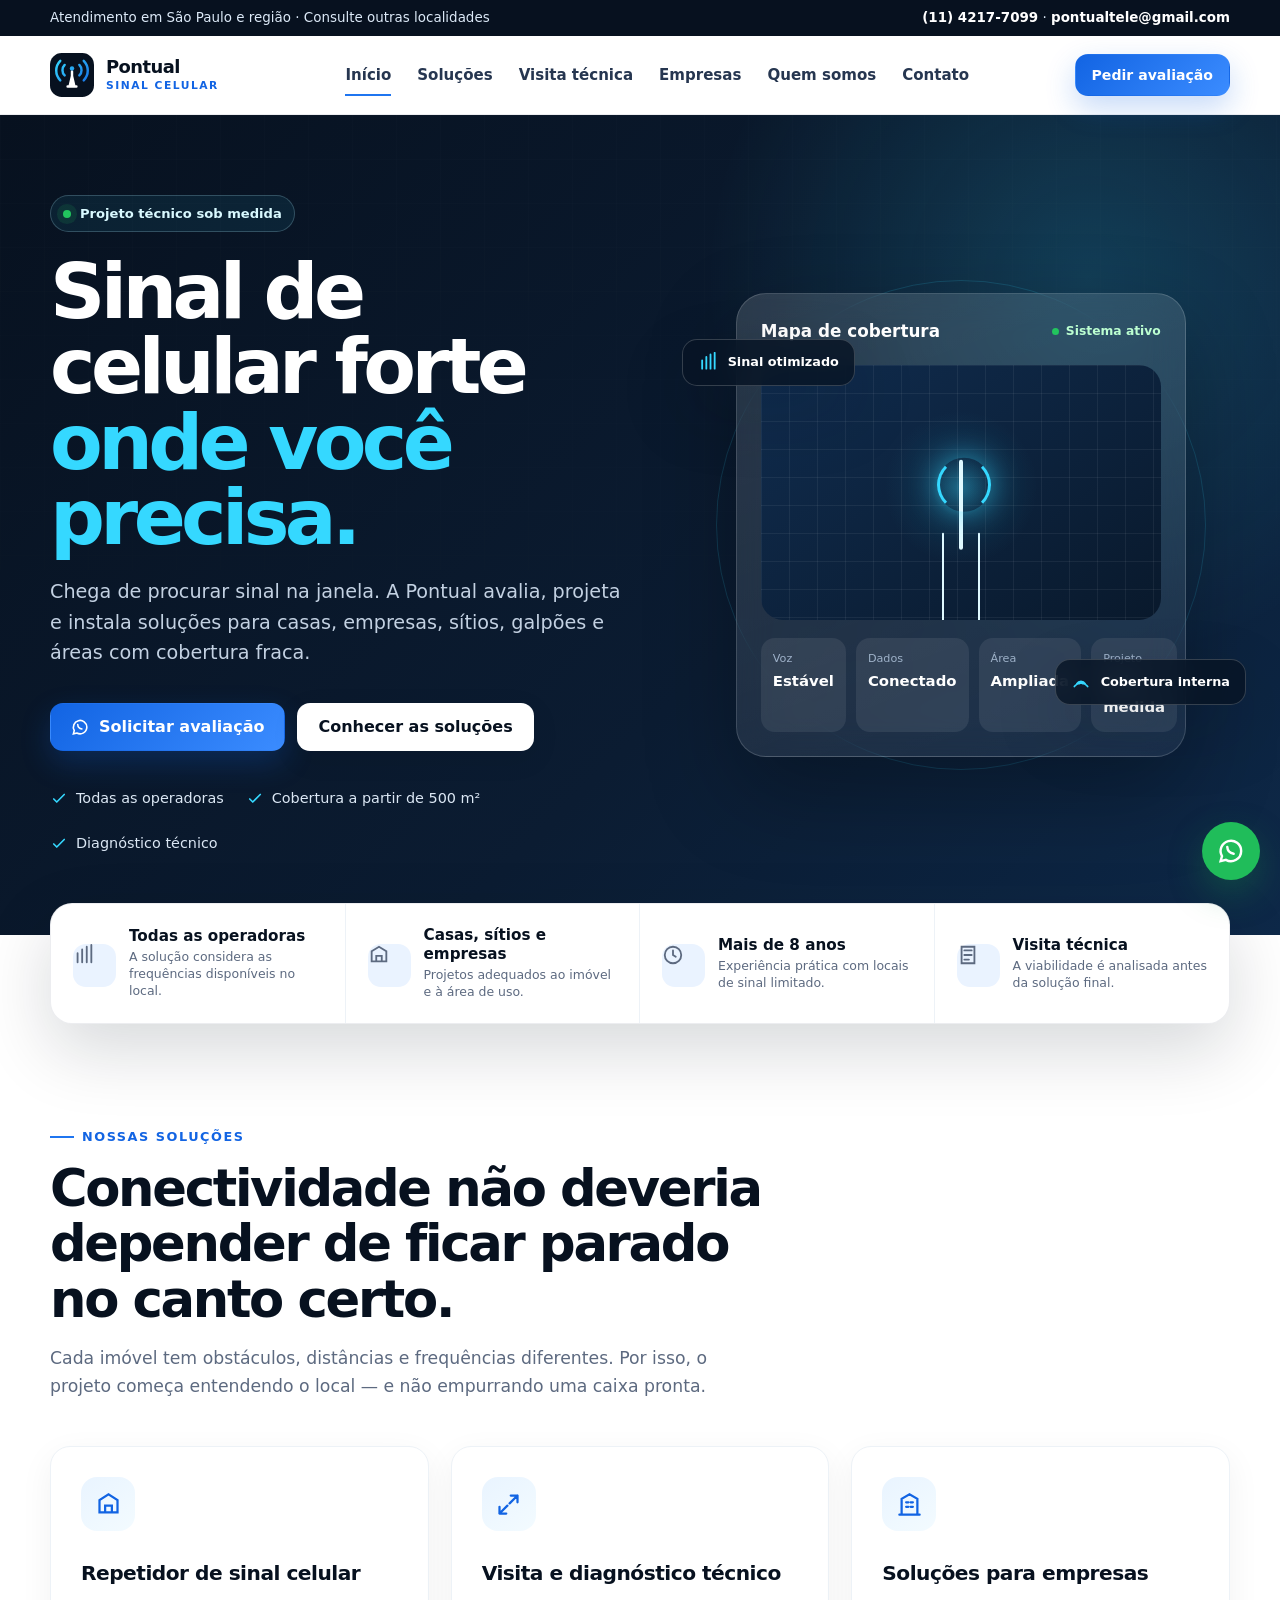
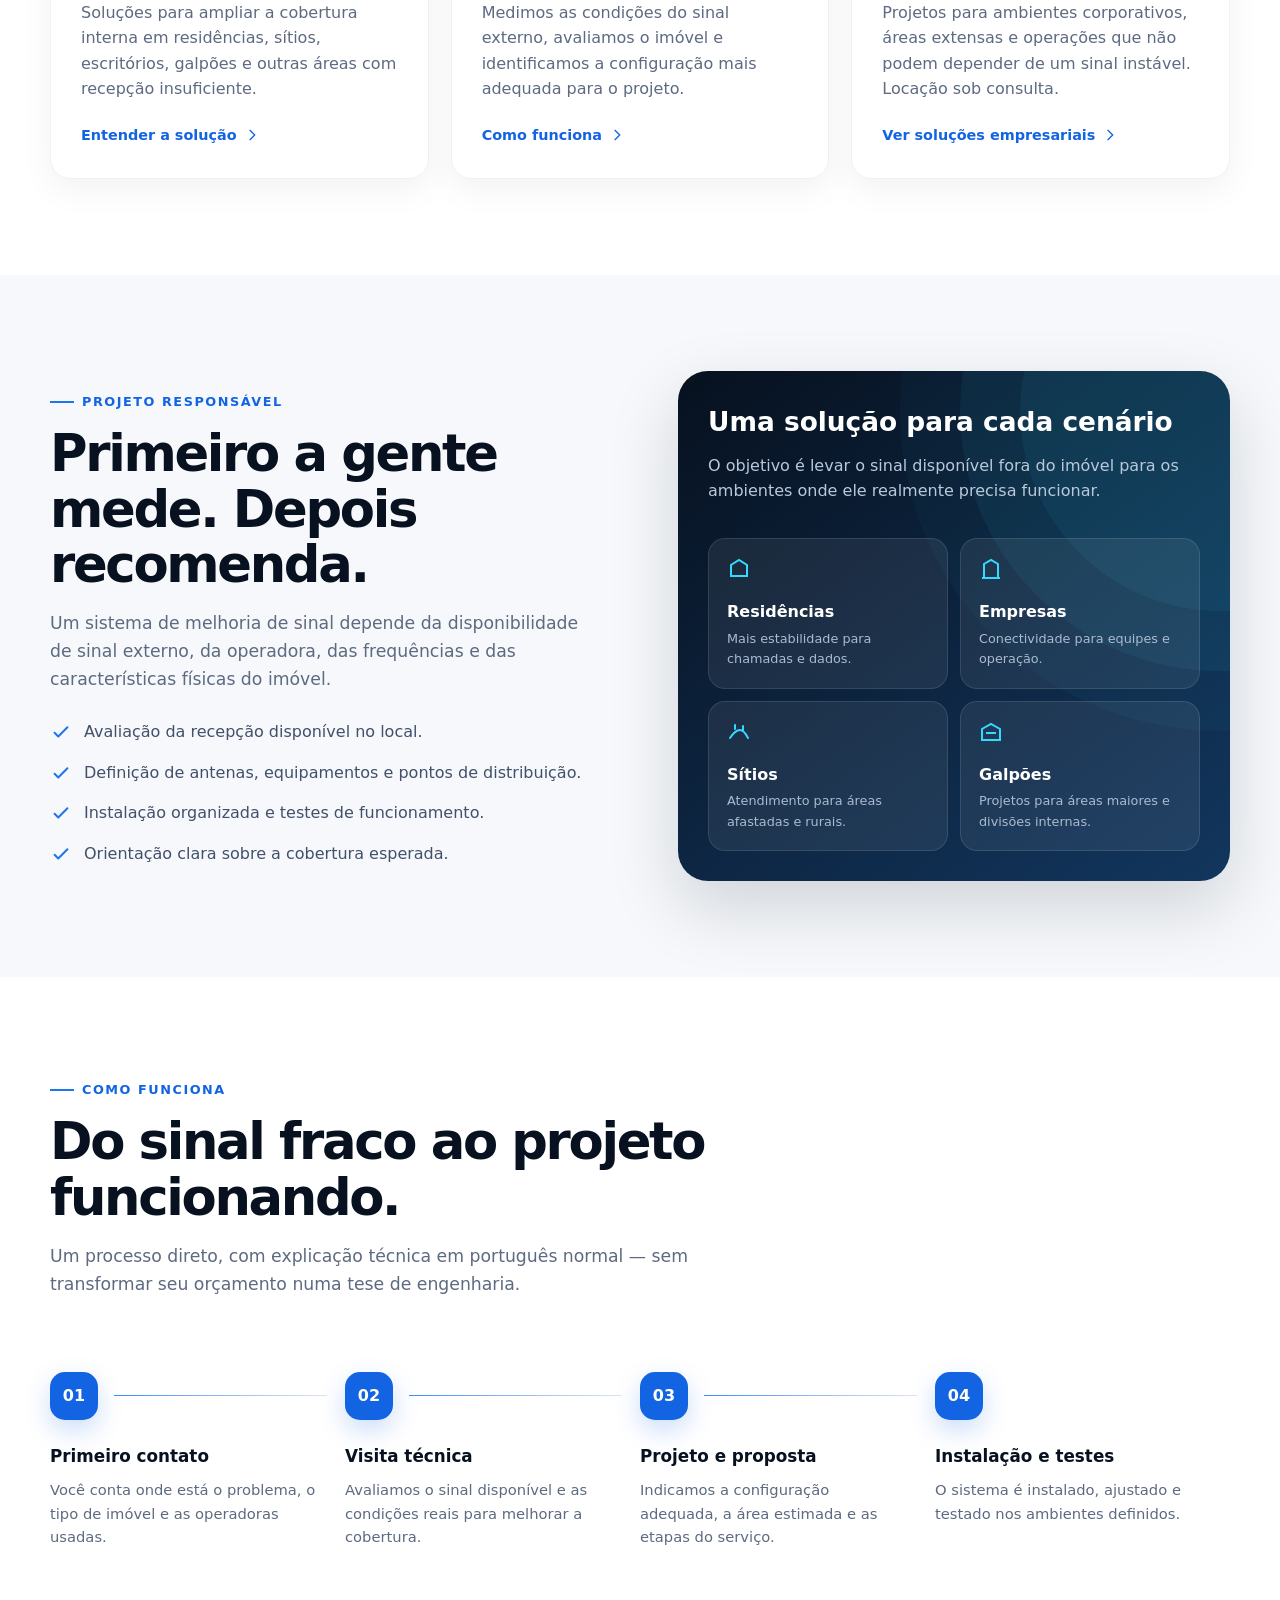
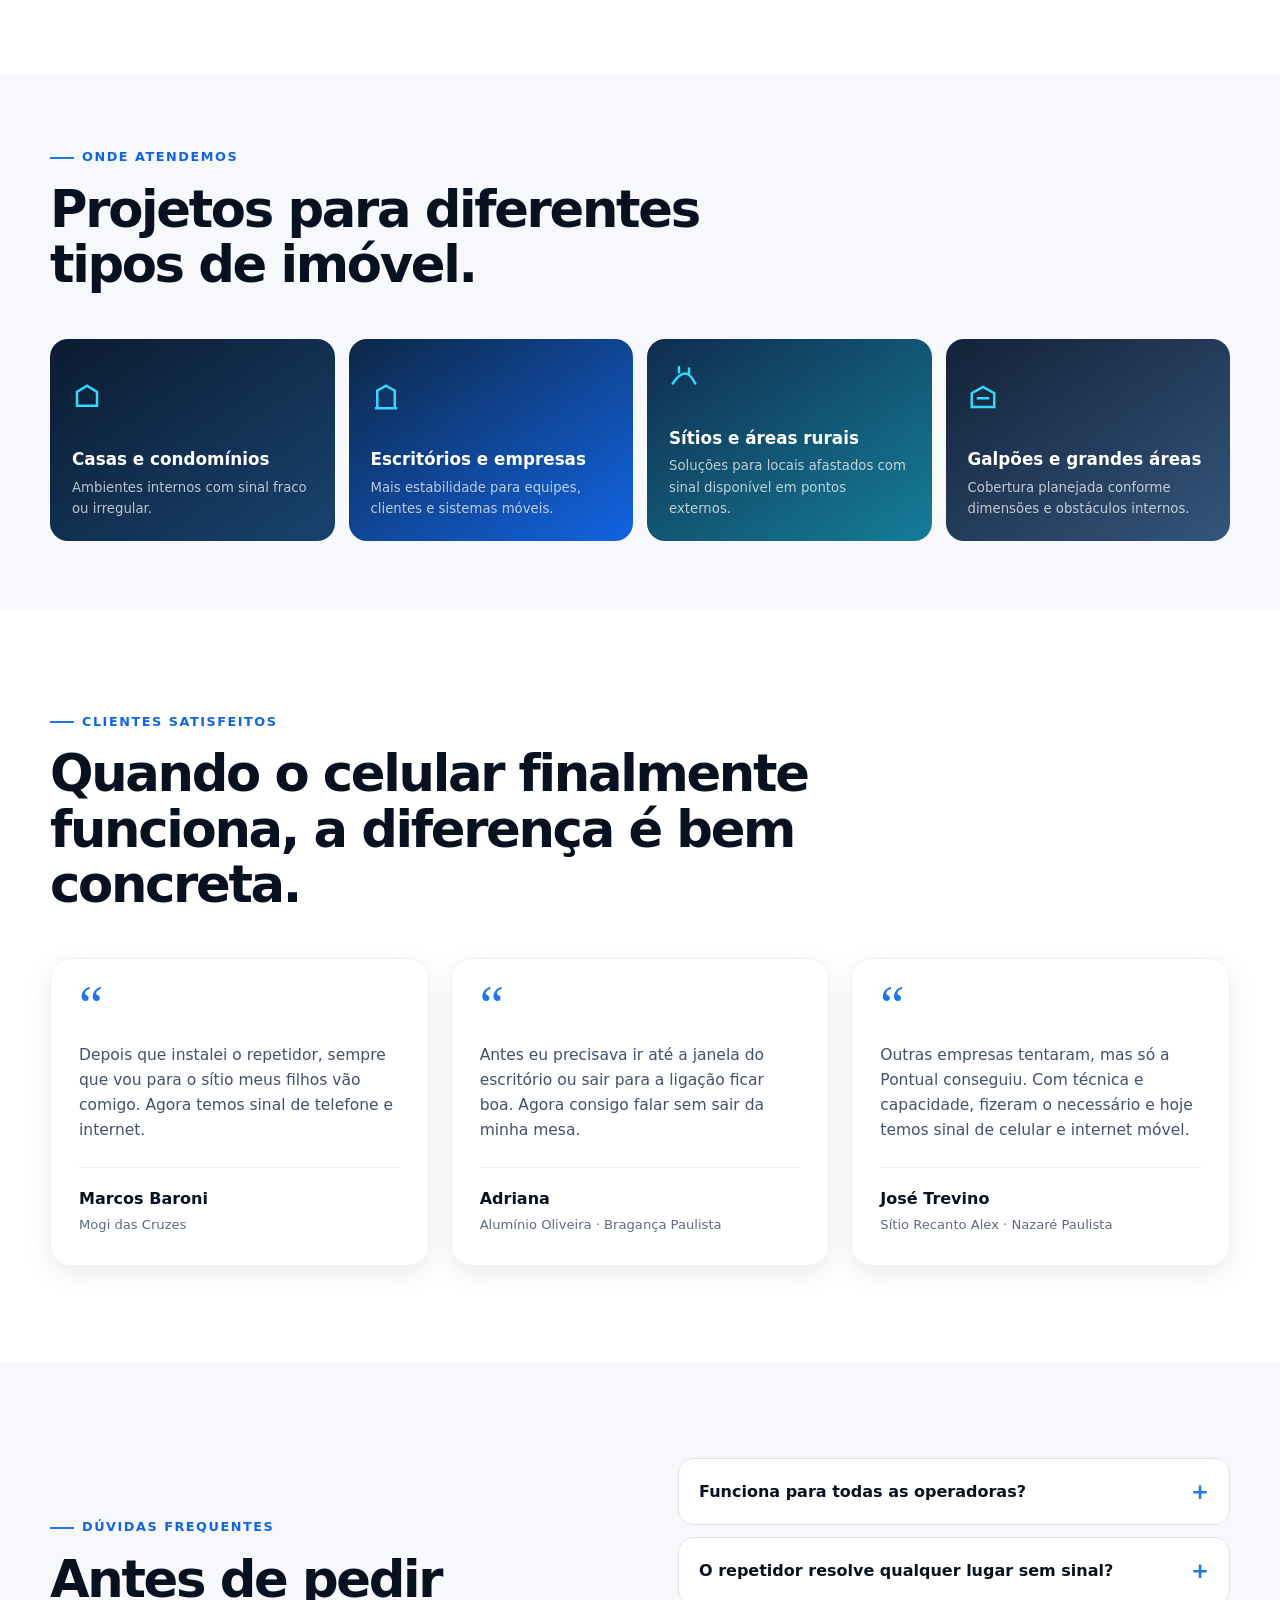
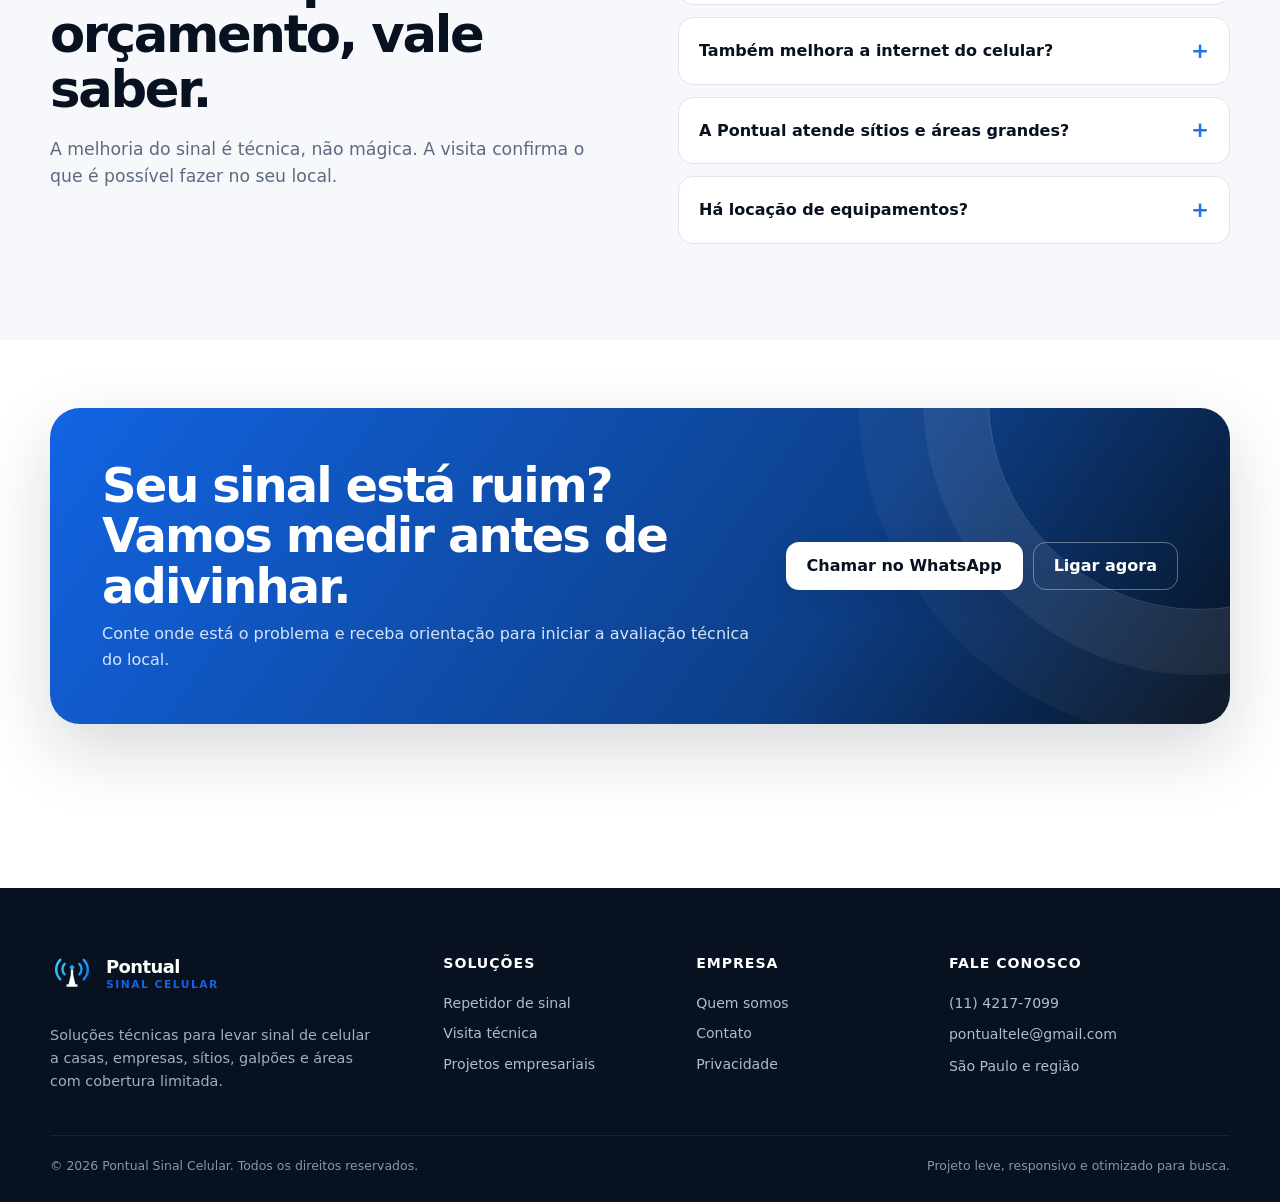
==== pontualtele-site-moderno-seo/pontualtele-redesign/index.html @ 52fd7d04 "Adiciona site inicial (index.html e pontualtele-site-moderno-seo) Co-Authored-By: Claude Sonnet 5 <n" ====
<!doctype html>
<html lang="pt-BR">
<head>
  <meta charset="utf-8">
  <meta name="viewport" content="width=device-width, initial-scale=1">
  <title>Repetidor de Sinal Celular em São Paulo | Pontual</title>
  <meta name="description" content="Melhore o sinal de celular em casas, empresas, sítios e grandes áreas. Visita técnica, projeto sob medida e soluções para todas as operadoras.">
  <meta name="robots" content="index,follow,max-image-preview:large,max-snippet:-1,max-video-preview:-1">
  <link rel="canonical" href="https://www.pontualtele.com/">
  <meta name="theme-color" content="#07111f">
  <meta property="og:locale" content="pt_BR">
  <meta property="og:type" content="website">
  <meta property="og:title" content="Pontual Sinal Celular | Conexão onde você precisa">
  <meta property="og:description" content="Soluções técnicas para melhorar o sinal de celular em casas, empresas, sítios e grandes áreas.">
  <meta property="og:url" content="https://www.pontualtele.com/">
  <meta property="og:site_name" content="Pontual Sinal Celular">
  <meta property="og:image" content="https://www.pontualtele.com/assets/img/og-pontual.png">
  <meta property="og:image:width" content="1200">
  <meta property="og:image:height" content="630">
  <meta name="twitter:card" content="summary_large_image">
  <meta name="twitter:title" content="Pontual Sinal Celular | Conexão onde você precisa">
  <meta name="twitter:description" content="Visita técnica e soluções sob medida para sinal fraco de celular.">
  <meta name="twitter:image" content="https://www.pontualtele.com/assets/img/og-pontual.png">
  <link rel="icon" href="favicon.svg" type="image/svg+xml">
  <link rel="manifest" href="site.webmanifest">
  <link rel="stylesheet" href="assets/css/styles.css">
  <script type="application/ld+json">
  {
    "@context": "https://schema.org",
    "@graph": [
      {
        "@type": ["LocalBusiness", "Organization"],
        "@id": "https://www.pontualtele.com/#empresa",
        "name": "Pontual Sinal Celular",
        "alternateName": "Pontual Telecom",
        "url": "https://www.pontualtele.com/",
        "logo": "https://www.pontualtele.com/assets/img/logo-pontual.svg",
        "image": "https://www.pontualtele.com/assets/img/og-pontual.png",
        "telephone": "+55-11-4217-7099",
        "email": "pontualtele@gmail.com",
        "areaServed": {
          "@type": "AdministrativeArea",
          "name": "São Paulo e região"
        },
        "knowsAbout": [
          "Repetidor de sinal celular",
          "Amplificação de sinal celular",
          "Cobertura de telefonia móvel",
          "Visita técnica de telecomunicações"
        ]
      },
      {
        "@type": "WebSite",
        "@id": "https://www.pontualtele.com/#website",
        "url": "https://www.pontualtele.com/",
        "name": "Pontual Sinal Celular",
        "publisher": {"@id": "https://www.pontualtele.com/#empresa"},
        "inLanguage": "pt-BR"
      },
      {
        "@type": "Service",
        "@id": "https://www.pontualtele.com/#servico",
        "name": "Soluções para melhoria de sinal celular",
        "serviceType": "Projeto e instalação de sistemas para melhoria de sinal celular",
        "provider": {"@id": "https://www.pontualtele.com/#empresa"},
        "areaServed": "São Paulo e região",
        "url": "https://www.pontualtele.com/repetidor-de-sinal-celular.html"
      }
    ]
  }
  </script>
</head>
<body>
  <a class="skip-link" href="#conteudo">Ir para o conteúdo</a>

  <div class="topbar">
    <div class="container">
      <span>Atendimento em São Paulo e região · Consulte outras localidades</span>
      <span><a href="tel:+551142177099">(11) 4217-7099</a> · <a href="mailto:pontualtele@gmail.com">pontualtele@gmail.com</a></span>
    </div>
  </div>

  <header class="site-header">
    <div class="container nav-wrap">
      <a class="brand" href="index.html" aria-label="Pontual Sinal Celular — Página inicial">
        <img class="brand-mark" src="assets/img/logo-pontual.svg" alt="" width="44" height="44">
        <span class="brand-copy"><strong>Pontual</strong><span>Sinal Celular</span></span>
      </a>
      <nav class="nav-links" aria-label="Navegação principal">
        <a href="index.html" aria-current="page">Início</a>
        <a href="repetidor-de-sinal-celular.html">Soluções</a>
        <a href="visita-tecnica.html">Visita técnica</a>
        <a href="solucoes-para-empresas.html">Empresas</a>
        <a href="sobre.html">Quem somos</a>
        <a href="contato.html">Contato</a>
      </nav>
      <div class="nav-actions">
        <a class="btn btn-primary btn-sm" href="https://wa.me/551142177099?text=Ol%C3%A1%2C%20gostaria%20de%20solicitar%20uma%20avalia%C3%A7%C3%A3o%20de%20sinal." target="_blank" rel="noopener">Pedir avaliação</a>
        <button class="menu-toggle" type="button" aria-expanded="false" aria-label="Abrir menu"><span></span></button>
      </div>
    </div>
  </header>

  <main id="conteudo">
    <section class="hero">
      <div class="container">
        <div class="hero-copy">
          <div class="hero-badge"><i></i> Projeto técnico sob medida</div>
          <h1>Sinal de celular forte <span>onde você precisa.</span></h1>
          <p>Chega de procurar sinal na janela. A Pontual avalia, projeta e instala soluções para casas, empresas, sítios, galpões e áreas com cobertura fraca.</p>
          <div class="hero-actions">
            <a class="btn btn-primary" href="https://wa.me/551142177099?text=Ol%C3%A1%2C%20quero%20melhorar%20o%20sinal%20de%20celular%20no%20meu%20im%C3%B3vel." target="_blank" rel="noopener">
              <svg class="icon" viewBox="0 0 24 24" fill="none" aria-hidden="true"><path d="M20 11.5a8.5 8.5 0 0 1-12.64 7.43L3 20l1.13-4.2A8.5 8.5 0 1 1 20 11.5Z" stroke="currentColor" stroke-width="2"/><path d="M8.5 8.2c.2 3.4 2 5.2 5.3 5.7" stroke="currentColor" stroke-width="2" stroke-linecap="round"/></svg>
              Solicitar avaliação
            </a>
            <a class="btn btn-light" href="#solucoes">Conhecer as soluções</a>
          </div>
          <div class="hero-proof">
            <span><svg viewBox="0 0 24 24" fill="none" aria-hidden="true"><path d="m5 12 4 4L19 6" stroke="currentColor" stroke-width="2.2" stroke-linecap="round" stroke-linejoin="round"/></svg>Todas as operadoras</span>
            <span><svg viewBox="0 0 24 24" fill="none" aria-hidden="true"><path d="m5 12 4 4L19 6" stroke="currentColor" stroke-width="2.2" stroke-linecap="round" stroke-linejoin="round"/></svg>Cobertura a partir de 500 m²</span>
            <span><svg viewBox="0 0 24 24" fill="none" aria-hidden="true"><path d="m5 12 4 4L19 6" stroke="currentColor" stroke-width="2.2" stroke-linecap="round" stroke-linejoin="round"/></svg>Diagnóstico técnico</span>
          </div>
        </div>

        <div class="hero-visual" aria-hidden="true">
          <div class="signal-orbit"></div>
          <div class="floating-chip chip-a">
            <svg viewBox="0 0 24 24" fill="none"><path d="M5 20V10m5 10V6m5 14V3m5 17V1" stroke="currentColor" stroke-width="2.2" stroke-linecap="round"/></svg>
            Sinal otimizado
          </div>
          <div class="device-card">
            <div class="device-head"><strong>Mapa de cobertura</strong><span class="status">Sistema ativo</span></div>
            <div class="coverage-map"><div class="tower"></div></div>
            <div class="signal-bars">
              <div><span>Voz</span><strong>Estável</strong></div>
              <div><span>Dados</span><strong>Conectado</strong></div>
              <div><span>Área</span><strong>Ampliada</strong></div>
              <div><span>Projeto</span><strong>Sob medida</strong></div>
            </div>
          </div>
          <div class="floating-chip chip-b">
            <svg viewBox="0 0 24 24" fill="none"><path d="M4 17.5A10 10 0 0 1 20 17.5M7 14a6 6 0 0 1 10 0m-7 0a2.5 2.5 0 0 1 4 0" stroke="currentColor" stroke-width="2" stroke-linecap="round"/></svg>
            Cobertura interna
          </div>
        </div>
      </div>
    </section>

    <div class="trust-strip">
      <div class="container trust-grid">
        <div class="trust-item"><span class="trust-icon"><svg viewBox="0 0 24 24" fill="none"><path d="M5 20V10m5 10V6m5 14V3m5 17V1" stroke="currentColor" stroke-width="2" stroke-linecap="round"/></svg></span><div><strong>Todas as operadoras</strong><span>A solução considera as frequências disponíveis no local.</span></div></div>
        <div class="trust-item"><span class="trust-icon"><svg viewBox="0 0 24 24" fill="none"><path d="M4 19V8l8-5 8 5v11H4Z" stroke="currentColor" stroke-width="2"/><path d="M9 19v-6h6v6" stroke="currentColor" stroke-width="2"/></svg></span><div><strong>Casas, sítios e empresas</strong><span>Projetos adequados ao imóvel e à área de uso.</span></div></div>
        <div class="trust-item"><span class="trust-icon"><svg viewBox="0 0 24 24" fill="none"><path d="M12 21a9 9 0 1 0 0-18 9 9 0 0 0 0 18Z" stroke="currentColor" stroke-width="2"/><path d="M12 7v5l3 2" stroke="currentColor" stroke-width="2" stroke-linecap="round"/></svg></span><div><strong>Mais de 8 anos</strong><span>Experiência prática com locais de sinal limitado.</span></div></div>
        <div class="trust-item"><span class="trust-icon"><svg viewBox="0 0 24 24" fill="none"><path d="M8 7h8m-8 5h8m-8 5h5M5 3h14v18H5V3Z" stroke="currentColor" stroke-width="2" stroke-linecap="round"/></svg></span><div><strong>Visita técnica</strong><span>A viabilidade é analisada antes da solução final.</span></div></div>
      </div>
    </div>

    <section class="section" id="solucoes">
      <div class="container">
        <div class="section-heading reveal">
          <span class="eyebrow">Nossas soluções</span>
          <h2>Conectividade não deveria depender de ficar parado no canto certo.</h2>
          <p>Cada imóvel tem obstáculos, distâncias e frequências diferentes. Por isso, o projeto começa entendendo o local — e não empurrando uma caixa pronta.</p>
        </div>
        <div class="cards-3">
          <article class="card reveal">
            <div class="card-icon"><svg viewBox="0 0 24 24" fill="none"><path d="M4 19V8l8-5 8 5v11H4Z" stroke="currentColor" stroke-width="2"/><path d="M9 19v-6h6v6" stroke="currentColor" stroke-width="2"/></svg></div>
            <h3>Repetidor de sinal celular</h3>
            <p>Soluções para ampliar a cobertura interna em residências, sítios, escritórios, galpões e outras áreas com recepção insuficiente.</p>
            <a class="card-link" href="repetidor-de-sinal-celular.html">Entender a solução <svg viewBox="0 0 24 24" fill="none"><path d="m9 5 7 7-7 7" stroke="currentColor" stroke-width="2" stroke-linecap="round"/></svg></a>
          </article>
          <article class="card reveal">
            <div class="card-icon"><svg viewBox="0 0 24 24" fill="none"><path d="M14 4h6v6M20 4l-7 7M10 20H4v-6M4 20l7-7" stroke="currentColor" stroke-width="2" stroke-linecap="round" stroke-linejoin="round"/></svg></div>
            <h3>Visita e diagnóstico técnico</h3>
            <p>Medimos as condições do sinal externo, avaliamos o imóvel e identificamos a configuração mais adequada para o projeto.</p>
            <a class="card-link" href="visita-tecnica.html">Como funciona <svg viewBox="0 0 24 24" fill="none"><path d="m9 5 7 7-7 7" stroke="currentColor" stroke-width="2" stroke-linecap="round"/></svg></a>
          </article>
          <article class="card reveal">
            <div class="card-icon"><svg viewBox="0 0 24 24" fill="none"><path d="M3 21h18M5 21V7l7-4 7 4v14M9 10h2m2 0h2m-6 4h2m2 0h2" stroke="currentColor" stroke-width="2" stroke-linecap="round"/></svg></div>
            <h3>Soluções para empresas</h3>
            <p>Projetos para ambientes corporativos, áreas extensas e operações que não podem depender de um sinal instável. Locação sob consulta.</p>
            <a class="card-link" href="solucoes-para-empresas.html">Ver soluções empresariais <svg viewBox="0 0 24 24" fill="none"><path d="m9 5 7 7-7 7" stroke="currentColor" stroke-width="2" stroke-linecap="round"/></svg></a>
          </article>
        </div>
      </div>
    </section>

    <section class="section section-alt">
      <div class="container split">
        <div class="reveal">
          <span class="eyebrow">Projeto responsável</span>
          <div class="section-heading" style="margin-bottom:0">
            <h2>Primeiro a gente mede. Depois recomenda.</h2>
            <p>Um sistema de melhoria de sinal depende da disponibilidade de sinal externo, da operadora, das frequências e das características físicas do imóvel.</p>
          </div>
          <ul class="check-list">
            <li><svg viewBox="0 0 24 24" fill="none"><path d="m5 12 4 4L19 6" stroke="currentColor" stroke-width="2.2" stroke-linecap="round" stroke-linejoin="round"/></svg><span>Avaliação da recepção disponível no local.</span></li>
            <li><svg viewBox="0 0 24 24" fill="none"><path d="m5 12 4 4L19 6" stroke="currentColor" stroke-width="2.2" stroke-linecap="round" stroke-linejoin="round"/></svg><span>Definição de antenas, equipamentos e pontos de distribuição.</span></li>
            <li><svg viewBox="0 0 24 24" fill="none"><path d="m5 12 4 4L19 6" stroke="currentColor" stroke-width="2.2" stroke-linecap="round" stroke-linejoin="round"/></svg><span>Instalação organizada e testes de funcionamento.</span></li>
            <li><svg viewBox="0 0 24 24" fill="none"><path d="m5 12 4 4L19 6" stroke="currentColor" stroke-width="2.2" stroke-linecap="round" stroke-linejoin="round"/></svg><span>Orientação clara sobre a cobertura esperada.</span></li>
          </ul>
        </div>
        <div class="info-panel reveal">
          <h3>Uma solução para cada cenário</h3>
          <p>O objetivo é levar o sinal disponível fora do imóvel para os ambientes onde ele realmente precisa funcionar.</p>
          <div class="mini-grid">
            <div class="mini-card"><svg viewBox="0 0 24 24" fill="none"><path d="M4 19V8l8-5 8 5v11H4Z" stroke="currentColor" stroke-width="2"/></svg><strong>Residências</strong><span>Mais estabilidade para chamadas e dados.</span></div>
            <div class="mini-card"><svg viewBox="0 0 24 24" fill="none"><path d="M3 21h18M5 21V7l7-4 7 4v14" stroke="currentColor" stroke-width="2"/></svg><strong>Empresas</strong><span>Conectividade para equipes e operação.</span></div>
            <div class="mini-card"><svg viewBox="0 0 24 24" fill="none"><path d="M3 18c4-6 7-8 10-8s5 2 8 8M8 9V5m8 5V6" stroke="currentColor" stroke-width="2" stroke-linecap="round"/></svg><strong>Sítios</strong><span>Atendimento para áreas afastadas e rurais.</span></div>
            <div class="mini-card"><svg viewBox="0 0 24 24" fill="none"><path d="M3 20h18V9L12 4 3 9v11Z" stroke="currentColor" stroke-width="2"/><path d="M7 13h10" stroke="currentColor" stroke-width="2"/></svg><strong>Galpões</strong><span>Projetos para áreas maiores e divisões internas.</span></div>
          </div>
        </div>
      </div>
    </section>

    <section class="section">
      <div class="container">
        <div class="section-heading reveal">
          <span class="eyebrow">Como funciona</span>
          <h2>Do sinal fraco ao projeto funcionando.</h2>
          <p>Um processo direto, com explicação técnica em português normal — sem transformar seu orçamento numa tese de engenharia.</p>
        </div>
        <div class="process">
          <div class="process-step reveal"><div class="step-number">01</div><h3>Primeiro contato</h3><p>Você conta onde está o problema, o tipo de imóvel e as operadoras usadas.</p></div>
          <div class="process-step reveal"><div class="step-number">02</div><h3>Visita técnica</h3><p>Avaliamos o sinal disponível e as condições reais para melhorar a cobertura.</p></div>
          <div class="process-step reveal"><div class="step-number">03</div><h3>Projeto e proposta</h3><p>Indicamos a configuração adequada, a área estimada e as etapas do serviço.</p></div>
          <div class="process-step reveal"><div class="step-number">04</div><h3>Instalação e testes</h3><p>O sistema é instalado, ajustado e testado nos ambientes definidos.</p></div>
        </div>
      </div>
    </section>

    <section class="section-tight section-alt">
      <div class="container">
        <div class="section-heading reveal">
          <span class="eyebrow">Onde atendemos</span>
          <h2>Projetos para diferentes tipos de imóvel.</h2>
        </div>
        <div class="use-cases">
          <div class="use-case reveal"><svg viewBox="0 0 24 24" fill="none"><path d="M4 19V8l8-5 8 5v11H4Z" stroke="currentColor" stroke-width="2"/></svg><strong>Casas e condomínios</strong><span>Ambientes internos com sinal fraco ou irregular.</span></div>
          <div class="use-case reveal"><svg viewBox="0 0 24 24" fill="none"><path d="M3 21h18M5 21V7l7-4 7 4v14" stroke="currentColor" stroke-width="2"/></svg><strong>Escritórios e empresas</strong><span>Mais estabilidade para equipes, clientes e sistemas móveis.</span></div>
          <div class="use-case reveal"><svg viewBox="0 0 24 24" fill="none"><path d="M3 18c4-6 7-8 10-8s5 2 8 8M8 9V5m8 5V6" stroke="currentColor" stroke-width="2" stroke-linecap="round"/></svg><strong>Sítios e áreas rurais</strong><span>Soluções para locais afastados com sinal disponível em pontos externos.</span></div>
          <div class="use-case reveal"><svg viewBox="0 0 24 24" fill="none"><path d="M3 20h18V9L12 4 3 9v11Z" stroke="currentColor" stroke-width="2"/><path d="M7 13h10" stroke="currentColor" stroke-width="2"/></svg><strong>Galpões e grandes áreas</strong><span>Cobertura planejada conforme dimensões e obstáculos internos.</span></div>
        </div>
      </div>
    </section>

    <section class="section">
      <div class="container">
        <div class="section-heading reveal">
          <span class="eyebrow">Clientes satisfeitos</span>
          <h2>Quando o celular finalmente funciona, a diferença é bem concreta.</h2>
        </div>
        <div class="testimonials">
          <article class="quote-card reveal"><div class="quote-mark">“</div><blockquote>Depois que instalei o repetidor, sempre que vou para o sítio meus filhos vão comigo. Agora temos sinal de telefone e internet.</blockquote><footer><strong>Marcos Baroni</strong><span>Mogi das Cruzes</span></footer></article>
          <article class="quote-card reveal"><div class="quote-mark">“</div><blockquote>Antes eu precisava ir até a janela do escritório ou sair para a ligação ficar boa. Agora consigo falar sem sair da minha mesa.</blockquote><footer><strong>Adriana</strong><span>Alumínio Oliveira · Bragança Paulista</span></footer></article>
          <article class="quote-card reveal"><div class="quote-mark">“</div><blockquote>Outras empresas tentaram, mas só a Pontual conseguiu. Com técnica e capacidade, fizeram o necessário e hoje temos sinal de celular e internet móvel.</blockquote><footer><strong>José Trevino</strong><span>Sítio Recanto Alex · Nazaré Paulista</span></footer></article>
        </div>
      </div>
    </section>

    <section class="section section-alt">
      <div class="container split">
        <div class="section-heading reveal" style="margin-bottom:0">
          <span class="eyebrow">Dúvidas frequentes</span>
          <h2>Antes de pedir orçamento, vale saber.</h2>
          <p>A melhoria do sinal é técnica, não mágica. A visita confirma o que é possível fazer no seu local.</p>
        </div>
        <div class="faq reveal">
          <details class="faq-item"><summary>Funciona para todas as operadoras?</summary><p>A Pontual trabalha com soluções para diferentes operadoras e frequências. A configuração depende do sinal disponível e das bandas utilizadas no endereço.</p></details>
          <details class="faq-item"><summary>O repetidor resolve qualquer lugar sem sinal?</summary><p>É necessário existir sinal utilizável em algum ponto externo ou próximo. A visita técnica mede essa condição e evita promessas irreais.</p></details>
          <details class="faq-item"><summary>Também melhora a internet do celular?</summary><p>Pode melhorar chamadas e dados móveis, conforme a tecnologia e a cobertura oferecida pela operadora naquela região.</p></details>
          <details class="faq-item"><summary>A Pontual atende sítios e áreas grandes?</summary><p>Sim. Os projetos são dimensionados para áreas a partir de 500 m², conforme as condições e os obstáculos do local.</p></details>
          <details class="faq-item"><summary>Há locação de equipamentos?</summary><p>Para empresas, a disponibilidade de locação é analisada sob consulta, conforme o projeto e o período necessário.</p></details>
        </div>
      </div>
    </section>

    <section class="section-tight">
      <div class="container cta-band reveal">
        <div class="cta-inner">
          <div><h2>Seu sinal está ruim? Vamos medir antes de adivinhar.</h2><p>Conte onde está o problema e receba orientação para iniciar a avaliação técnica do local.</p></div>
          <div class="cta-actions"><a class="btn btn-light" href="https://wa.me/551142177099?text=Ol%C3%A1%2C%20quero%20solicitar%20uma%20avalia%C3%A7%C3%A3o%20t%C3%A9cnica." target="_blank" rel="noopener">Chamar no WhatsApp</a><a class="btn btn-outline" style="color:#fff;border-color:rgba(255,255,255,.35)" href="tel:+551142177099">Ligar agora</a></div>
        </div>
      </div>
    </section>
  </main>

  <footer class="site-footer">
    <div class="container footer-main">
      <div class="footer-brand">
        <a class="brand" href="index.html"><img class="brand-mark" src="assets/img/logo-pontual.svg" alt="" width="44" height="44"><span class="brand-copy"><strong>Pontual</strong><span>Sinal Celular</span></span></a>
        <p>Soluções técnicas para levar sinal de celular a casas, empresas, sítios, galpões e áreas com cobertura limitada.</p>
      </div>
      <div class="footer-col"><h2>Soluções</h2><a href="repetidor-de-sinal-celular.html">Repetidor de sinal</a><a href="visita-tecnica.html">Visita técnica</a><a href="solucoes-para-empresas.html">Projetos empresariais</a></div>
      <div class="footer-col"><h2>Empresa</h2><a href="sobre.html">Quem somos</a><a href="contato.html">Contato</a><a href="politica-de-privacidade.html">Privacidade</a></div>
      <div class="footer-col"><h2>Fale conosco</h2><div class="footer-contact"><a href="tel:+551142177099">(11) 4217-7099</a><a href="mailto:pontualtele@gmail.com">pontualtele@gmail.com</a><span>São Paulo e região</span></div></div>
    </div>
    <div class="container footer-bottom"><span>© <span data-year></span> Pontual Sinal Celular. Todos os direitos reservados.</span><span>Projeto leve, responsivo e otimizado para busca.</span></div>
  </footer>

  <a class="whatsapp-float" href="https://wa.me/551142177099?text=Ol%C3%A1%2C%20gostaria%20de%20melhorar%20o%20sinal%20de%20celular." target="_blank" rel="noopener" aria-label="Falar com a Pontual pelo WhatsApp"><svg viewBox="0 0 24 24" fill="none" aria-hidden="true"><path d="M20 11.5a8.5 8.5 0 0 1-12.64 7.43L3 20l1.13-4.2A8.5 8.5 0 1 1 20 11.5Z" stroke="currentColor" stroke-width="2"/><path d="M8.5 8.2c.2 3.4 2 5.2 5.3 5.7" stroke="currentColor" stroke-width="2" stroke-linecap="round"/></svg></a>
  <script src="assets/js/main.js" defer></script>
</body>
</html>
---- pontualtele-site-moderno-seo/pontualtele-redesign/assets/css/styles.css ----
:root {
  --navy-950: #07111f;
  --navy-900: #0a1728;
  --navy-800: #10243d;
  --blue-700: #1264e3;
  --blue-600: #1f75f0;
  --blue-500: #3b8cff;
  --cyan-400: #35d8ff;
  --cyan-200: #b9f2ff;
  --green-500: #22c55e;
  --slate-900: #172033;
  --slate-700: #42506a;
  --slate-600: #5d6a80;
  --slate-400: #9ba7b8;
  --slate-200: #dfe5ed;
  --slate-100: #edf2f7;
  --surface: #ffffff;
  --surface-alt: #f6f8fb;
  --shadow-sm: 0 8px 28px rgba(7, 17, 31, .08);
  --shadow-lg: 0 26px 70px rgba(7, 17, 31, .16);
  --radius-sm: 12px;
  --radius-md: 20px;
  --radius-lg: 30px;
  --container: 1180px;
}

* { box-sizing: border-box; }
html { scroll-behavior: smooth; }
body {
  margin: 0;
  font-family: Inter, ui-sans-serif, system-ui, -apple-system, BlinkMacSystemFont, "Segoe UI", sans-serif;
  color: var(--slate-900);
  background: var(--surface);
  line-height: 1.6;
  text-rendering: optimizeLegibility;
  -webkit-font-smoothing: antialiased;
}
img, svg { display: block; max-width: 100%; }
a { color: inherit; text-decoration: none; }
button, input, select, textarea { font: inherit; }
button { cursor: pointer; }

.skip-link {
  position: fixed;
  left: 16px;
  top: -100px;
  z-index: 9999;
  padding: 10px 14px;
  border-radius: 10px;
  color: #fff;
  background: var(--navy-950);
}
.skip-link:focus { top: 16px; }

.container { width: min(calc(100% - 40px), var(--container)); margin-inline: auto; }
.section { padding: 96px 0; }
.section-tight { padding: 68px 0; }
.section-alt { background: var(--surface-alt); }
.eyebrow {
  display: inline-flex;
  align-items: center;
  gap: 8px;
  margin-bottom: 14px;
  color: var(--blue-700);
  font-size: .8rem;
  font-weight: 800;
  letter-spacing: .12em;
  text-transform: uppercase;
}
.eyebrow::before { content: ""; width: 24px; height: 2px; background: var(--blue-600); }
.section-heading { max-width: 760px; margin-bottom: 46px; }
.section-heading h2,
.page-intro h1 {
  margin: 0 0 18px;
  color: var(--navy-950);
  font-size: clamp(2rem, 4vw, 3.4rem);
  line-height: 1.08;
  letter-spacing: -.045em;
}
.section-heading p,
.page-intro p { margin: 0; max-width: 700px; color: var(--slate-600); font-size: 1.08rem; }

.topbar {
  background: var(--navy-950);
  color: #dce9f7;
  font-size: .84rem;
}
.topbar .container {
  min-height: 36px;
  display: flex;
  align-items: center;
  justify-content: space-between;
  gap: 16px;
}
.topbar a { color: #fff; font-weight: 700; }

.site-header {
  position: sticky;
  top: 0;
  z-index: 1000;
  border-bottom: 1px solid rgba(15, 36, 61, .08);
  background: rgba(255,255,255,.92);
  backdrop-filter: blur(16px);
  transition: box-shadow .25s ease;
}
.site-header.is-scrolled { box-shadow: 0 12px 36px rgba(7,17,31,.1); }
.nav-wrap { min-height: 78px; display: flex; align-items: center; justify-content: space-between; gap: 28px; }
.brand { display: inline-flex; align-items: center; gap: 12px; min-width: 190px; }
.brand-mark { width: 44px; height: 44px; flex: 0 0 44px; }
.brand-copy { display: flex; flex-direction: column; line-height: 1.02; }
.brand-copy strong { color: var(--navy-950); font-size: 1.12rem; letter-spacing: -.03em; }
.brand-copy span { margin-top: 4px; color: var(--blue-700); font-size: .67rem; font-weight: 800; letter-spacing: .14em; text-transform: uppercase; }
.nav-links { display: flex; align-items: center; gap: 26px; }
.nav-links > a { position: relative; color: #263650; font-size: .94rem; font-weight: 700; }
.nav-links > a::after {
  content: "";
  position: absolute;
  left: 0;
  right: 100%;
  bottom: -9px;
  height: 2px;
  background: var(--blue-600);
  transition: right .2s ease;
}
.nav-links > a:hover::after,
.nav-links > a[aria-current="page"]::after { right: 0; }
.nav-actions { display: flex; align-items: center; gap: 10px; }
.menu-toggle {
  display: none;
  width: 44px;
  height: 44px;
  border: 1px solid var(--slate-200);
  border-radius: 12px;
  background: #fff;
  color: var(--navy-950);
}
.menu-toggle span,
.menu-toggle::before,
.menu-toggle::after {
  content: "";
  display: block;
  width: 20px;
  height: 2px;
  margin: 4px auto;
  background: currentColor;
  transition: transform .2s ease, opacity .2s ease;
}
.menu-toggle.is-open span { opacity: 0; }
.menu-toggle.is-open::before { transform: translateY(6px) rotate(45deg); }
.menu-toggle.is-open::after { transform: translateY(-6px) rotate(-45deg); }

.btn {
  display: inline-flex;
  align-items: center;
  justify-content: center;
  gap: 9px;
  min-height: 48px;
  padding: 0 20px;
  border: 1px solid transparent;
  border-radius: 13px;
  font-weight: 800;
  transition: transform .18s ease, box-shadow .18s ease, background .18s ease;
}
.btn:hover { transform: translateY(-2px); }
.btn-primary { color: #fff; background: linear-gradient(135deg, var(--blue-700), var(--blue-500)); box-shadow: 0 12px 30px rgba(18,100,227,.24); }
.btn-primary:hover { box-shadow: 0 16px 38px rgba(18,100,227,.33); }
.btn-dark { color: #fff; background: var(--navy-950); }
.btn-light { color: var(--navy-950); background: #fff; box-shadow: var(--shadow-sm); }
.btn-outline { color: var(--navy-950); border-color: var(--slate-200); background: transparent; }
.btn-whatsapp { color: #fff; background: #1ebd5a; box-shadow: 0 12px 28px rgba(34,197,94,.22); }
.btn-sm { min-height: 42px; padding-inline: 16px; font-size: .88rem; }
.icon { width: 19px; height: 19px; flex: 0 0 19px; }

.hero {
  position: relative;
  overflow: hidden;
  background:
    radial-gradient(circle at 85% 20%, rgba(53,216,255,.18), transparent 30%),
    linear-gradient(135deg, #07111f 0%, #0b1c32 60%, #0e2949 100%);
  color: #fff;
}
.hero::before {
  content: "";
  position: absolute;
  inset: 0;
  pointer-events: none;
  opacity: .22;
  background-image: linear-gradient(rgba(255,255,255,.05) 1px, transparent 1px), linear-gradient(90deg, rgba(255,255,255,.05) 1px, transparent 1px);
  background-size: 44px 44px;
  mask-image: linear-gradient(to bottom, #000, transparent 85%);
}
.hero .container { position: relative; z-index: 1; min-height: 700px; display: grid; grid-template-columns: 1.03fr .97fr; align-items: center; gap: 70px; padding-block: 80px; }
.hero-copy { max-width: 680px; }
.hero-badge {
  display: inline-flex;
  align-items: center;
  gap: 9px;
  margin-bottom: 22px;
  padding: 7px 12px;
  border: 1px solid rgba(185,242,255,.22);
  border-radius: 999px;
  color: #d9f9ff;
  background: rgba(53,216,255,.08);
  font-size: .82rem;
  font-weight: 800;
}
.hero-badge i { width: 8px; height: 8px; border-radius: 50%; background: var(--green-500); box-shadow: 0 0 0 6px rgba(34,197,94,.12); }
.hero h1 {
  margin: 0 0 22px;
  max-width: 720px;
  font-size: clamp(2.7rem, 6vw, 5.25rem);
  line-height: .98;
  letter-spacing: -.06em;
}
.hero h1 span { color: var(--cyan-400); }
.hero-copy > p { margin: 0; max-width: 620px; color: #c3d1e2; font-size: clamp(1.05rem, 1.6vw, 1.2rem); }
.hero-actions { display: flex; flex-wrap: wrap; gap: 12px; margin-top: 34px; }
.hero-proof { display: flex; flex-wrap: wrap; gap: 22px; margin-top: 36px; color: #dbe7f4; font-size: .9rem; }
.hero-proof span { display: flex; align-items: center; gap: 8px; }
.hero-proof svg { width: 18px; color: var(--cyan-400); }
.hero-visual { position: relative; min-height: 520px; display: grid; place-items: center; }
.signal-orbit {
  position: absolute;
  width: 490px;
  height: 490px;
  border: 1px solid rgba(53,216,255,.16);
  border-radius: 50%;
  animation: pulse-ring 4s ease-in-out infinite;
}
.signal-orbit::before,
.signal-orbit::after {
  content: "";
  position: absolute;
  inset: 52px;
  border: inherit;
  border-radius: inherit;
}
.signal-orbit::after { inset: 110px; }
@keyframes pulse-ring { 50% { transform: scale(1.025); opacity: .72; } }
.device-card {
  position: relative;
  z-index: 2;
  width: min(100%, 450px);
  padding: 24px;
  border: 1px solid rgba(255,255,255,.16);
  border-radius: 30px;
  background: linear-gradient(160deg, rgba(255,255,255,.14), rgba(255,255,255,.06));
  box-shadow: 0 35px 90px rgba(0,0,0,.28);
  backdrop-filter: blur(18px);
}
.device-head { display: flex; align-items: center; justify-content: space-between; margin-bottom: 20px; }
.device-head strong { font-size: 1.05rem; }
.status { display: inline-flex; align-items: center; gap: 7px; color: #bcffd1; font-size: .77rem; font-weight: 800; }
.status::before { content: ""; width: 7px; height: 7px; border-radius: 50%; background: var(--green-500); }
.coverage-map {
  position: relative;
  min-height: 255px;
  overflow: hidden;
  border-radius: 22px;
  background:
    radial-gradient(circle at 50% 48%, rgba(53,216,255,.3), transparent 12%),
    radial-gradient(circle at 50% 48%, rgba(53,216,255,.13), transparent 32%),
    linear-gradient(145deg, #102c4e, #09192c);
}
.coverage-map::before {
  content: "";
  position: absolute;
  inset: 0;
  background-image: linear-gradient(rgba(255,255,255,.06) 1px, transparent 1px), linear-gradient(90deg, rgba(255,255,255,.06) 1px, transparent 1px);
  background-size: 28px 28px;
}
.tower {
  position: absolute;
  left: 50%;
  top: 50%;
  width: 60px;
  height: 112px;
  transform: translate(-50%,-44%);
}
.tower::before {
  content: "";
  position: absolute;
  left: 28px;
  top: 16px;
  width: 4px;
  height: 90px;
  border-radius: 3px;
  background: #dff9ff;
  box-shadow: -18px 72px 0 -1px #dff9ff, 18px 72px 0 -1px #dff9ff;
}
.tower::after {
  content: "";
  position: absolute;
  left: 6px;
  top: 14px;
  width: 48px;
  height: 48px;
  border: 3px solid var(--cyan-400);
  border-top-color: transparent;
  border-bottom-color: transparent;
  border-radius: 50%;
  box-shadow: 0 0 30px rgba(53,216,255,.6);
}
.signal-bars { display: grid; grid-template-columns: repeat(4,1fr); gap: 10px; margin-top: 18px; }
.signal-bars > div { padding: 12px; border-radius: 14px; background: rgba(255,255,255,.08); }
.signal-bars span { display: block; color: #9fb2c9; font-size: .7rem; }
.signal-bars strong { font-size: .93rem; }
.floating-chip {
  position: absolute;
  z-index: 4;
  display: flex;
  align-items: center;
  gap: 10px;
  padding: 12px 15px;
  border: 1px solid rgba(255,255,255,.18);
  border-radius: 15px;
  color: #fff;
  background: rgba(8,21,38,.84);
  box-shadow: var(--shadow-lg);
  backdrop-filter: blur(12px);
  font-size: .8rem;
  font-weight: 800;
}
.floating-chip svg { width: 20px; color: var(--cyan-400); }
.chip-a { left: -10px; top: 74px; }
.chip-b { right: -16px; bottom: 80px; }

.trust-strip { position: relative; z-index: 3; margin-top: -32px; }
.trust-grid {
  display: grid;
  grid-template-columns: repeat(4,1fr);
  border: 1px solid rgba(15,36,61,.08);
  border-radius: 22px;
  background: #fff;
  box-shadow: var(--shadow-lg);
}
.trust-item { display: flex; align-items: center; gap: 13px; min-height: 108px; padding: 22px; border-right: 1px solid var(--slate-100); }
.trust-item:last-child { border-right: 0; }
.trust-icon { width: 43px; height: 43px; display: grid; place-items: center; flex: 0 0 43px; border-radius: 13px; color: var(--blue-700); background: #eaf3ff; }
.trust-icon svg { width: 22px; }
.trust-item strong { display: block; color: var(--navy-950); font-size: .95rem; line-height: 1.25; }
.trust-item span { display: block; margin-top: 3px; color: var(--slate-600); font-size: .78rem; line-height: 1.35; }

.cards-3 { display: grid; grid-template-columns: repeat(3,1fr); gap: 22px; }
.card {
  position: relative;
  overflow: hidden;
  padding: 30px;
  border: 1px solid var(--slate-100);
  border-radius: var(--radius-md);
  background: #fff;
  box-shadow: 0 10px 34px rgba(7,17,31,.055);
  transition: transform .2s ease, box-shadow .2s ease, border-color .2s ease;
}
.card:hover { transform: translateY(-5px); border-color: #c9dcf6; box-shadow: 0 20px 48px rgba(7,17,31,.1); }
.card-number { color: var(--blue-600); font-size: .74rem; font-weight: 900; letter-spacing: .14em; }
.card-icon { width: 54px; height: 54px; display: grid; place-items: center; margin-bottom: 26px; border-radius: 16px; color: var(--blue-700); background: linear-gradient(145deg, #e9f4ff, #f3fbff); }
.card-icon svg { width: 27px; }
.card h3 { margin: 0 0 10px; color: var(--navy-950); font-size: 1.26rem; letter-spacing: -.025em; }
.card p { margin: 0; color: var(--slate-600); }
.card-link { display: inline-flex; align-items: center; gap: 7px; margin-top: 22px; color: var(--blue-700); font-weight: 800; font-size: .9rem; }
.card-link svg { width: 16px; transition: transform .18s ease; }
.card-link:hover svg { transform: translateX(4px); }

.split { display: grid; grid-template-columns: 1fr 1fr; align-items: center; gap: 76px; }
.check-list { display: grid; gap: 15px; margin: 26px 0 0; padding: 0; list-style: none; }
.check-list li { display: flex; gap: 12px; color: var(--slate-700); }
.check-list svg { width: 22px; flex: 0 0 22px; margin-top: 2px; color: var(--blue-600); }
.info-panel {
  position: relative;
  min-height: 460px;
  overflow: hidden;
  padding: 30px;
  border-radius: var(--radius-lg);
  color: #fff;
  background: linear-gradient(145deg, var(--navy-950), #12365e);
  box-shadow: var(--shadow-lg);
}
.info-panel::before {
  content: "";
  position: absolute;
  width: 400px;
  height: 400px;
  right: -190px;
  top: -160px;
  border-radius: 50%;
  background: rgba(53,216,255,.14);
  box-shadow: 0 0 0 60px rgba(53,216,255,.06), 0 0 0 120px rgba(53,216,255,.03);
}
.info-panel > * { position: relative; z-index: 1; }
.info-panel h3 { margin: 0 0 10px; font-size: 1.65rem; }
.info-panel p { margin: 0; color: #b9c9db; }
.mini-grid { display: grid; grid-template-columns: repeat(2,1fr); gap: 12px; margin-top: 34px; }
.mini-card { min-height: 130px; padding: 18px; border: 1px solid rgba(255,255,255,.11); border-radius: 17px; background: rgba(255,255,255,.07); }
.mini-card svg { width: 24px; margin-bottom: 18px; color: var(--cyan-400); }
.mini-card strong { display: block; }
.mini-card span { display: block; margin-top: 4px; color: #aabbd0; font-size: .8rem; }

.process { counter-reset: steps; display: grid; grid-template-columns: repeat(4,1fr); gap: 0; }
.process-step { position: relative; padding: 28px 24px 28px 0; }
.process-step:not(:last-child)::after { content: ""; position: absolute; top: 51px; left: 64px; right: 18px; height: 1px; background: linear-gradient(90deg, var(--blue-500), var(--slate-200)); }
.step-number { position: relative; z-index: 1; width: 48px; height: 48px; display: grid; place-items: center; margin-bottom: 23px; border-radius: 15px; color: #fff; background: var(--blue-700); box-shadow: 0 10px 26px rgba(18,100,227,.22); font-weight: 900; }
.process-step h3 { margin: 0 0 8px; color: var(--navy-950); font-size: 1.05rem; }
.process-step p { margin: 0; color: var(--slate-600); font-size: .92rem; }

.use-cases { display: grid; grid-template-columns: repeat(4,1fr); gap: 14px; }
.use-case { min-height: 180px; display: flex; flex-direction: column; justify-content: flex-end; padding: 22px; border-radius: 18px; color: #fff; background: linear-gradient(145deg, #0b1b30, #18436f); }
.use-case:nth-child(2) { background: linear-gradient(145deg, #0d2747, #1264e3); }
.use-case:nth-child(3) { background: linear-gradient(145deg, #102c4e, #147e99); }
.use-case:nth-child(4) { background: linear-gradient(145deg, #132238, #34557c); }
.use-case svg { width: 30px; margin-bottom: 34px; color: var(--cyan-400); }
.use-case strong { font-size: 1.05rem; }
.use-case span { margin-top: 4px; color: rgba(255,255,255,.72); font-size: .83rem; }

.testimonials { display: grid; grid-template-columns: repeat(3,1fr); gap: 22px; }
.quote-card { padding: 28px; border: 1px solid var(--slate-100); border-radius: var(--radius-md); background: #fff; box-shadow: var(--shadow-sm); }
.quote-mark { color: var(--blue-600); font-size: 3.4rem; font-family: Georgia, serif; line-height: .7; }
.quote-card blockquote { margin: 18px 0 24px; color: var(--slate-700); font-size: .97rem; }
.quote-card footer { border-top: 1px solid var(--slate-100); padding-top: 18px; }
.quote-card strong { display: block; color: var(--navy-950); }
.quote-card span { color: var(--slate-600); font-size: .82rem; }

.faq { display: grid; gap: 12px; max-width: 920px; }
.faq-item { border: 1px solid var(--slate-200); border-radius: 15px; background: #fff; }
.faq-item summary { position: relative; padding: 20px 54px 20px 20px; color: var(--navy-950); font-weight: 800; cursor: pointer; list-style: none; }
.faq-item summary::-webkit-details-marker { display: none; }
.faq-item summary::after { content: "+"; position: absolute; right: 20px; top: 50%; transform: translateY(-50%); color: var(--blue-600); font-size: 1.35rem; }
.faq-item[open] summary::after { content: "–"; }
.faq-item p { margin: 0; padding: 0 20px 20px; color: var(--slate-600); }

.cta-band { position: relative; overflow: hidden; border-radius: 30px; color: #fff; background: linear-gradient(125deg, var(--blue-700), #0d3f88 65%, var(--navy-950)); box-shadow: var(--shadow-lg); }
.cta-band::after { content: ""; position: absolute; width: 420px; height: 420px; right: -180px; top: -220px; border: 1px solid rgba(255,255,255,.18); border-radius: 50%; box-shadow: 0 0 0 65px rgba(255,255,255,.06), 0 0 0 130px rgba(255,255,255,.035); }
.cta-inner { position: relative; z-index: 1; display: flex; align-items: center; justify-content: space-between; gap: 34px; padding: 52px; }
.cta-inner h2 { margin: 0 0 10px; font-size: clamp(1.8rem, 4vw, 3rem); line-height: 1.05; letter-spacing: -.04em; }
.cta-inner p { margin: 0; max-width: 650px; color: #d4e5fb; }
.cta-actions { display: flex; flex-wrap: wrap; gap: 10px; flex: 0 0 auto; }

.page-hero { position: relative; overflow: hidden; padding: 88px 0 78px; color: #fff; background: linear-gradient(135deg, var(--navy-950), #0d2a4a); }
.page-hero::after { content: ""; position: absolute; width: 520px; height: 520px; right: -180px; top: -280px; border-radius: 50%; background: rgba(53,216,255,.1); box-shadow: 0 0 0 75px rgba(53,216,255,.045), 0 0 0 150px rgba(53,216,255,.025); }
.breadcrumbs { position: relative; z-index: 1; display: flex; flex-wrap: wrap; gap: 8px; margin-bottom: 25px; color: #a9bed5; font-size: .82rem; }
.breadcrumbs a:hover { color: #fff; }
.page-intro { position: relative; z-index: 1; max-width: 820px; }
.page-intro h1 { color: #fff; }
.page-intro p { color: #c0d0e1; }
.page-intro .hero-actions { margin-top: 30px; }

.content-grid { display: grid; grid-template-columns: minmax(0, 1fr) 330px; gap: 58px; align-items: start; }
.prose { max-width: 780px; }
.prose h2 { margin: 48px 0 15px; color: var(--navy-950); font-size: clamp(1.55rem, 3vw, 2.2rem); letter-spacing: -.035em; line-height: 1.15; }
.prose h2:first-child { margin-top: 0; }
.prose h3 { margin: 30px 0 10px; color: var(--navy-950); font-size: 1.25rem; }
.prose p, .prose li { color: var(--slate-700); }
.prose ul { padding-left: 22px; }
.prose a { color: var(--blue-700); font-weight: 700; text-decoration: underline; text-underline-offset: 3px; }
.sidebar-card { position: sticky; top: 120px; padding: 25px; border: 1px solid var(--slate-100); border-radius: 20px; background: #fff; box-shadow: var(--shadow-sm); }
.sidebar-card h2 { margin: 0 0 10px; color: var(--navy-950); font-size: 1.25rem; }
.sidebar-card p { margin: 0 0 20px; color: var(--slate-600); font-size: .9rem; }
.sidebar-card .btn { width: 100%; }
.sidebar-list { display: grid; gap: 9px; margin: 20px 0; padding: 18px 0; border-block: 1px solid var(--slate-100); }
.sidebar-list a { display: flex; align-items: center; justify-content: space-between; color: var(--slate-700); font-size: .88rem; font-weight: 700; }
.sidebar-list a:hover { color: var(--blue-700); }

.contact-layout { display: grid; grid-template-columns: .84fr 1.16fr; gap: 58px; align-items: start; }
.contact-cards { display: grid; gap: 13px; margin-top: 30px; }
.contact-card { display: flex; align-items: center; gap: 15px; padding: 18px; border: 1px solid var(--slate-100); border-radius: 16px; background: #fff; }
.contact-card .card-icon { width: 45px; height: 45px; flex: 0 0 45px; margin: 0; }
.contact-card strong { display: block; color: var(--navy-950); }
.contact-card span { display: block; color: var(--slate-600); font-size: .84rem; }
.form-card { padding: 34px; border: 1px solid var(--slate-100); border-radius: 24px; background: #fff; box-shadow: var(--shadow-lg); }
.form-grid { display: grid; grid-template-columns: repeat(2,1fr); gap: 18px; }
.form-field { display: grid; gap: 7px; }
.form-field.full { grid-column: 1 / -1; }
.form-field label { color: var(--navy-950); font-size: .84rem; font-weight: 800; }
.form-field input,
.form-field select,
.form-field textarea {
  width: 100%;
  min-height: 50px;
  padding: 12px 14px;
  border: 1px solid #cfd8e4;
  border-radius: 12px;
  outline: none;
  color: var(--slate-900);
  background: #fff;
  transition: border-color .18s ease, box-shadow .18s ease;
}
.form-field textarea { min-height: 130px; resize: vertical; }
.form-field input:focus,
.form-field select:focus,
.form-field textarea:focus { border-color: var(--blue-500); box-shadow: 0 0 0 4px rgba(59,140,255,.12); }
.form-hint { margin: 14px 0 0; color: var(--slate-600); font-size: .78rem; }
.form-status { min-height: 24px; margin-top: 12px; color: var(--blue-700); font-size: .84rem; font-weight: 700; }

.site-footer { margin-top: 96px; color: #b7c7d9; background: var(--navy-950); }
.footer-main { display: grid; grid-template-columns: 1.25fr .75fr .75fr 1fr; gap: 42px; padding: 64px 0 42px; }
.footer-brand .brand-copy strong { color: #fff; }
.footer-brand p { max-width: 330px; margin: 20px 0 0; color: #9eb0c5; font-size: .9rem; }
.footer-col h2 { margin: 0 0 17px; color: #fff; font-size: .88rem; letter-spacing: .07em; text-transform: uppercase; }
.footer-col a { display: block; margin: 8px 0; color: #adbed1; font-size: .88rem; }
.footer-col a:hover { color: #fff; }
.footer-contact { display: grid; gap: 9px; color: #adbed1; font-size: .88rem; }
.footer-contact a { margin: 0; }
.footer-bottom { display: flex; align-items: center; justify-content: space-between; gap: 16px; padding: 20px 0 26px; border-top: 1px solid rgba(255,255,255,.08); color: #8398ae; font-size: .78rem; }
.footer-bottom a { color: #b8c7d7; }

.whatsapp-float {
  position: fixed;
  right: 20px;
  bottom: 20px;
  z-index: 999;
  width: 58px;
  height: 58px;
  display: grid;
  place-items: center;
  border-radius: 50%;
  color: #fff;
  background: #20bd5a;
  box-shadow: 0 14px 34px rgba(24,141,70,.34);
  transition: transform .18s ease;
}
.whatsapp-float:hover { transform: translateY(-4px) scale(1.03); }
.whatsapp-float svg { width: 29px; }

.notice { padding: 18px; border-left: 4px solid var(--blue-600); border-radius: 8px 14px 14px 8px; color: var(--slate-700); background: #edf5ff; }
.error-page { min-height: 70vh; display: grid; place-items: center; text-align: center; }
.error-page strong { color: var(--blue-600); font-size: 7rem; line-height: 1; }
.error-page h1 { margin: 10px 0; font-size: 2rem; }
.error-page p { max-width: 560px; color: var(--slate-600); }

.reveal { opacity: 0; transform: translateY(18px); transition: opacity .6s ease, transform .6s ease; }
.reveal.is-visible { opacity: 1; transform: none; }

@media (max-width: 1050px) {
  .nav-links { position: fixed; inset: 114px 20px auto; display: none; padding: 20px; border: 1px solid var(--slate-100); border-radius: 18px; background: #fff; box-shadow: var(--shadow-lg); }
  .nav-links.is-open { display: grid; gap: 6px; }
  .nav-links > a { padding: 12px; }
  .nav-links > a::after { display: none; }
  .menu-toggle { display: block; }
  .nav-actions .btn { display: none; }
  .hero .container { grid-template-columns: 1fr; min-height: auto; gap: 30px; padding-block: 76px 100px; }
  .hero-copy { max-width: 800px; }
  .hero-visual { min-height: 480px; }
  .trust-grid { grid-template-columns: repeat(2,1fr); }
  .trust-item:nth-child(2) { border-right: 0; }
  .trust-item:nth-child(-n+2) { border-bottom: 1px solid var(--slate-100); }
  .split { gap: 45px; }
  .cards-3, .testimonials { grid-template-columns: repeat(2,1fr); }
  .cards-3 .card:last-child, .testimonials .quote-card:last-child { grid-column: 1 / -1; }
  .use-cases { grid-template-columns: repeat(2,1fr); }
  .footer-main { grid-template-columns: 1.2fr 1fr 1fr; }
  .footer-brand { grid-column: 1 / -1; }
  .content-grid { grid-template-columns: 1fr; }
  .sidebar-card { position: static; }
}

@media (max-width: 760px) {
  .container { width: min(calc(100% - 28px), var(--container)); }
  .section { padding: 72px 0; }
  .section-tight { padding: 52px 0; }
  .topbar .container { min-height: 42px; justify-content: center; text-align: center; }
  .topbar span:last-child { display: none; }
  .nav-wrap { min-height: 70px; }
  .brand { min-width: 0; }
  .brand-mark { width: 40px; height: 40px; flex-basis: 40px; }
  .nav-links { inset: 112px 14px auto; }
  .hero .container { padding-block: 64px 88px; }
  .hero h1 { font-size: clamp(2.55rem, 14vw, 4rem); }
  .hero-actions .btn { width: 100%; }
  .hero-proof { display: grid; gap: 10px; }
  .hero-visual { min-height: 390px; }
  .signal-orbit { width: 380px; height: 380px; }
  .device-card { padding: 18px; }
  .chip-a { left: -4px; top: 20px; }
  .chip-b { right: -2px; bottom: 20px; }
  .floating-chip { padding: 9px 11px; font-size: .72rem; }
  .coverage-map { min-height: 220px; }
  .trust-strip { margin-top: -24px; }
  .trust-grid { grid-template-columns: 1fr; }
  .trust-item { min-height: 90px; border-right: 0; border-bottom: 1px solid var(--slate-100); }
  .trust-item:last-child { border-bottom: 0; }
  .cards-3, .testimonials, .split, .contact-layout, .form-grid { grid-template-columns: 1fr; }
  .cards-3 .card:last-child, .testimonials .quote-card:last-child, .form-field.full { grid-column: auto; }
  .process { grid-template-columns: 1fr; }
  .process-step { display: grid; grid-template-columns: 52px 1fr; column-gap: 16px; padding: 14px 0; }
  .process-step:not(:last-child)::after { top: 61px; bottom: -4px; left: 24px; right: auto; width: 1px; height: auto; }
  .step-number { grid-row: 1 / span 2; }
  .process-step h3 { padding-top: 5px; }
  .use-cases { grid-template-columns: 1fr; }
  .cta-inner { align-items: flex-start; flex-direction: column; padding: 34px 25px; }
  .cta-actions, .cta-actions .btn { width: 100%; }
  .page-hero { padding: 64px 0 58px; }
  .form-card { padding: 24px 18px; }
  .footer-main { grid-template-columns: 1fr 1fr; gap: 32px; }
  .footer-brand { grid-column: 1 / -1; }
  .footer-bottom { align-items: flex-start; flex-direction: column; }
}

@media (max-width: 480px) {
  .signal-bars { grid-template-columns: repeat(2,1fr); }
  .mini-grid { grid-template-columns: 1fr; }
  .info-panel { min-height: auto; }
  .footer-main { grid-template-columns: 1fr; }
  .whatsapp-float { width: 54px; height: 54px; right: 14px; bottom: 14px; }
}

@media (prefers-reduced-motion: reduce) {
  *, *::before, *::after { scroll-behavior: auto !important; animation-duration: .01ms !important; animation-iteration-count: 1 !important; transition-duration: .01ms !important; }
  .reveal { opacity: 1; transform: none; }
}
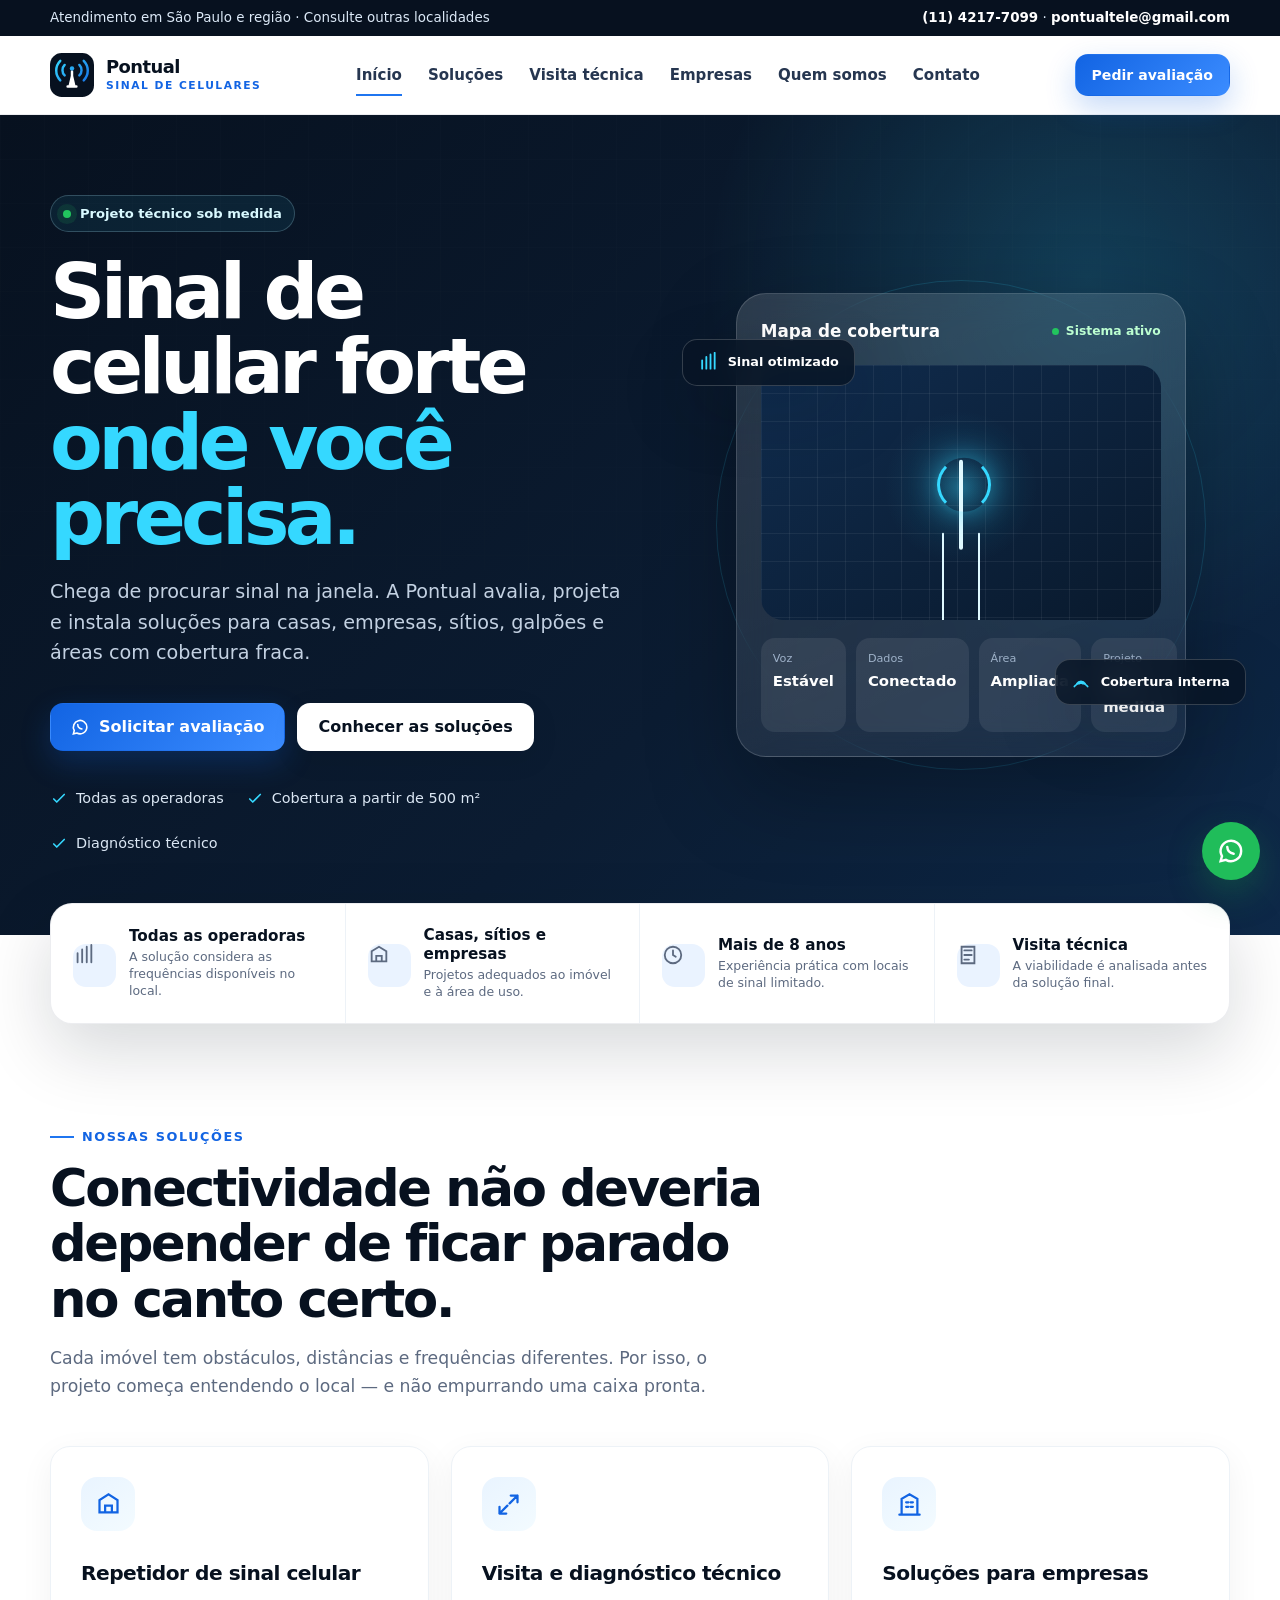
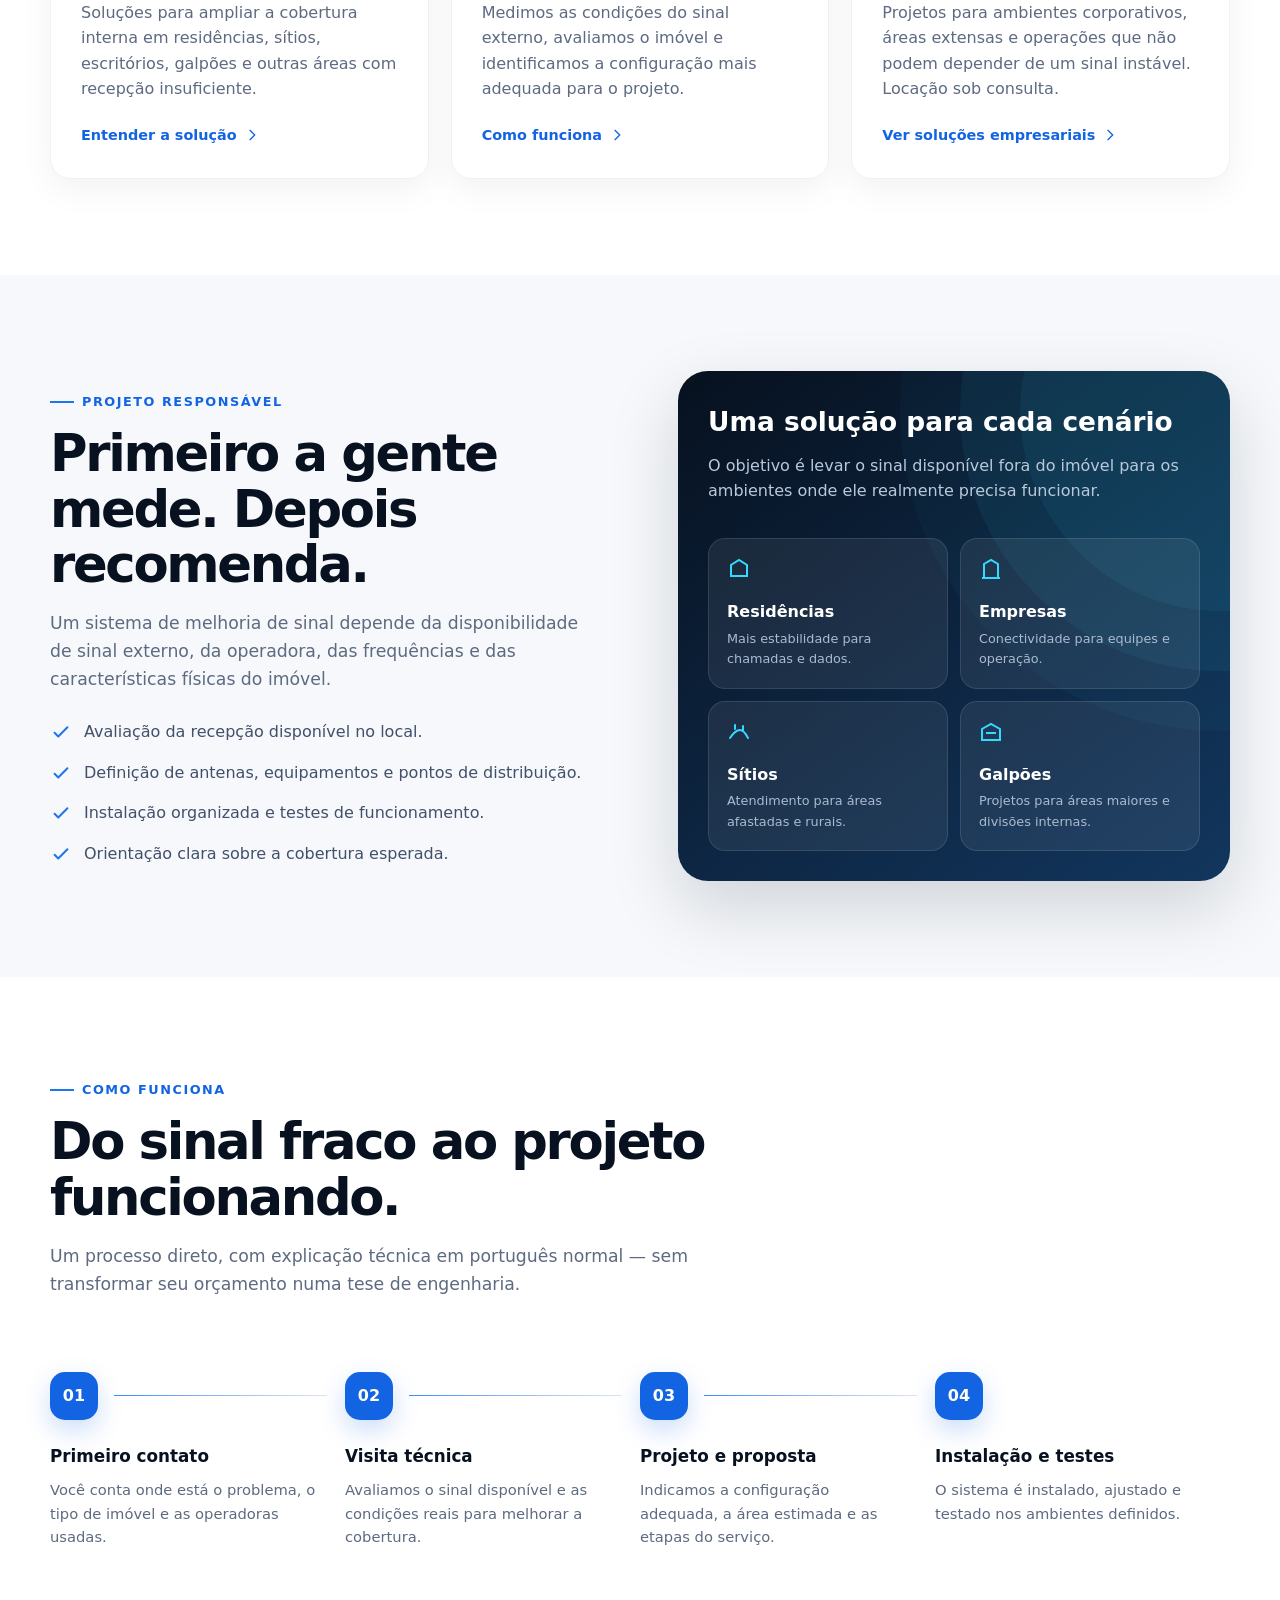
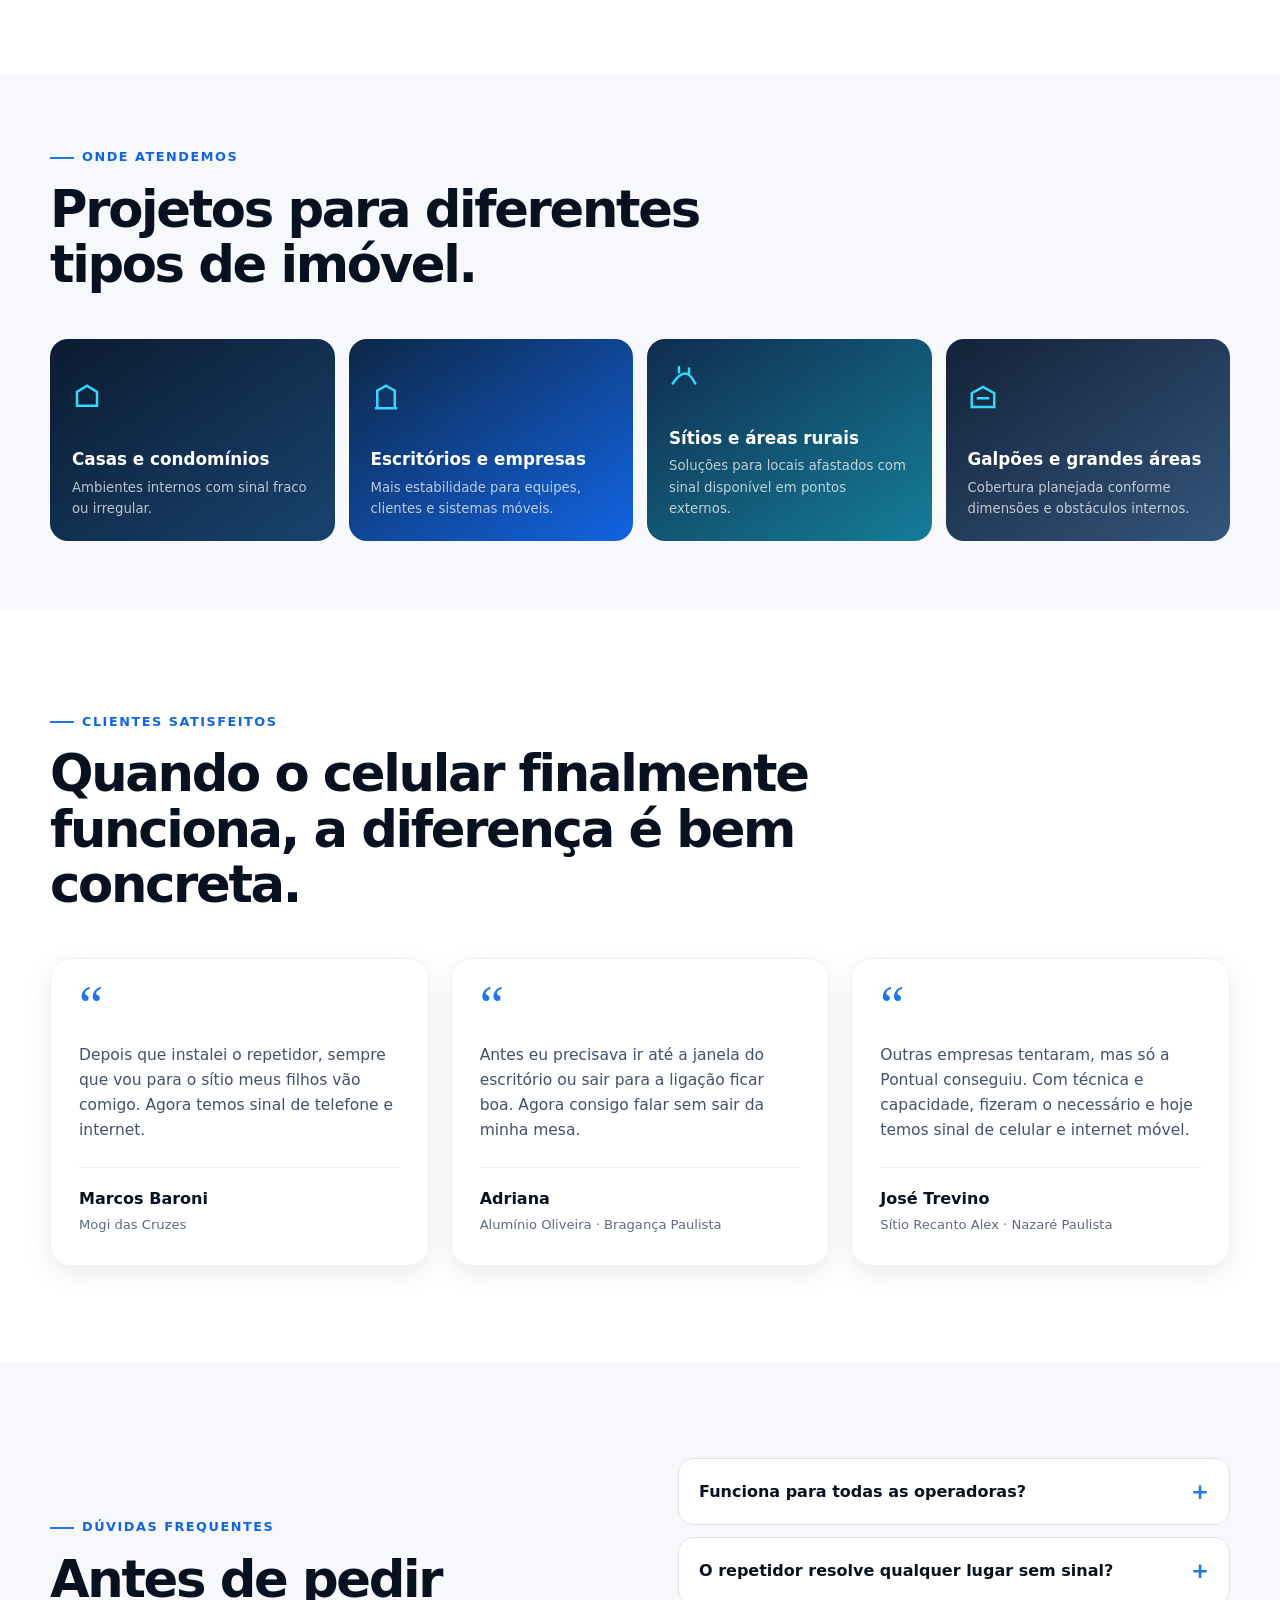
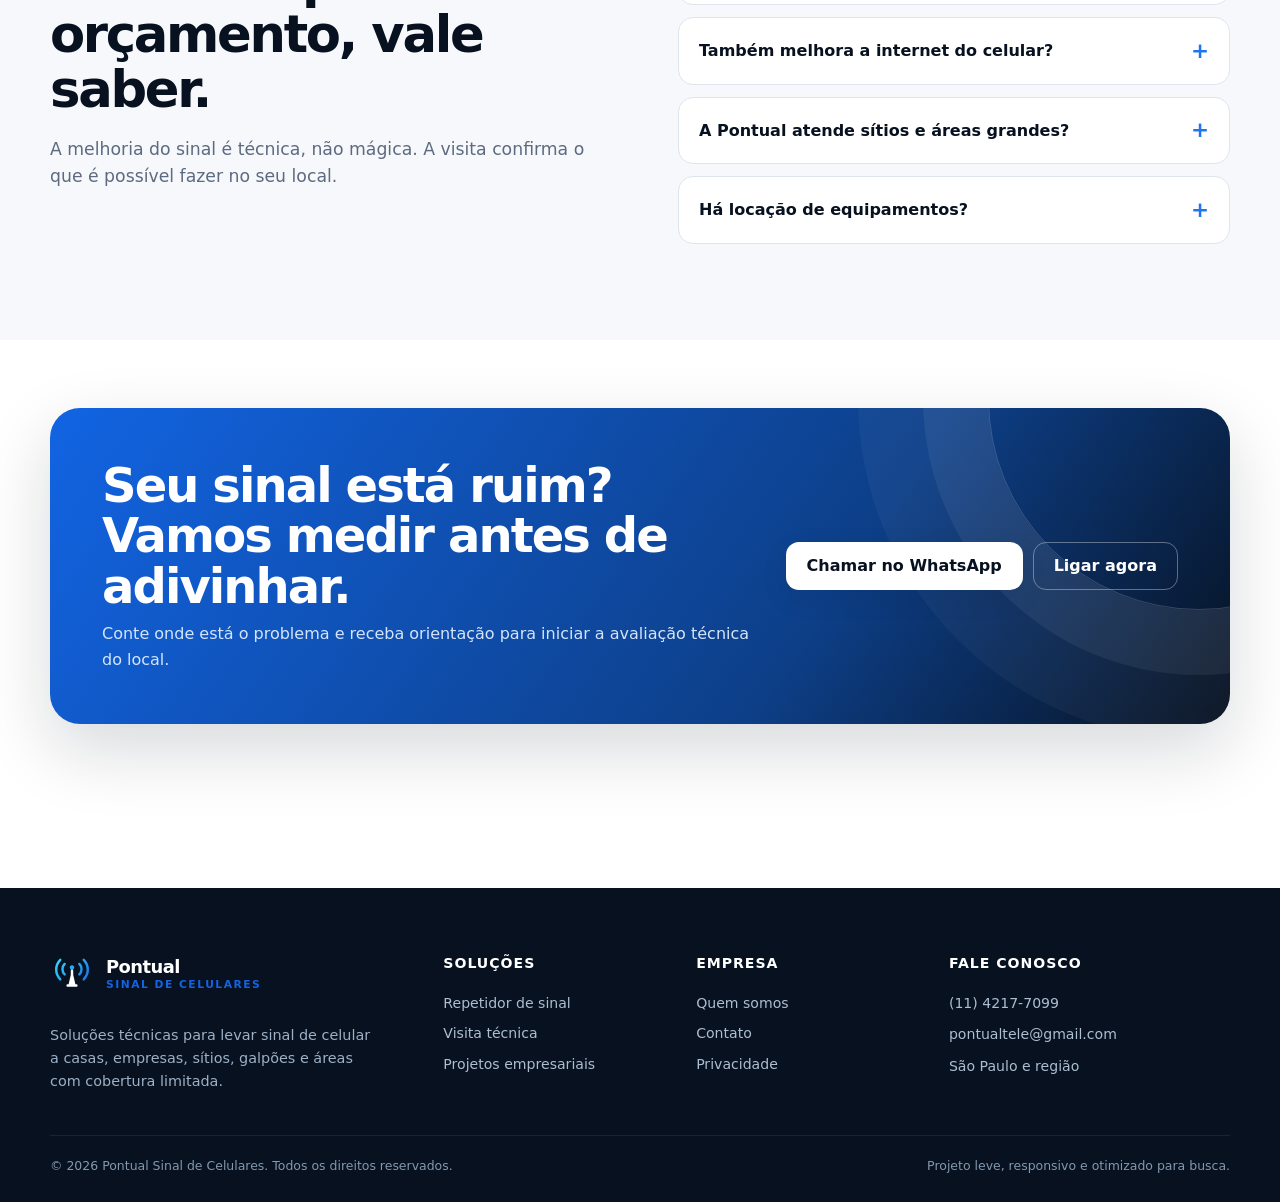
==== commit 3deb1794: "Atualiza nome da empresa e política da visita técnica Renomeia a marca de "Pontual Telecom"/"Pontual" ====
--- a/pontualtele-site-moderno-seo/pontualtele-redesign/index.html
+++ b/pontualtele-site-moderno-seo/pontualtele-redesign/index.html
@@ -10,15 +10,15 @@
   <meta name="theme-color" content="#07111f">
   <meta property="og:locale" content="pt_BR">
   <meta property="og:type" content="website">
-  <meta property="og:title" content="Pontual Sinal Celular | Conexão onde você precisa">
+  <meta property="og:title" content="Pontual Sinal de Celulares | Conexão onde você precisa">
   <meta property="og:description" content="Soluções técnicas para melhorar o sinal de celular em casas, empresas, sítios e grandes áreas.">
   <meta property="og:url" content="https://www.pontualtele.com/">
-  <meta property="og:site_name" content="Pontual Sinal Celular">
+  <meta property="og:site_name" content="Pontual Sinal de Celulares">
   <meta property="og:image" content="https://www.pontualtele.com/assets/img/og-pontual.png">
   <meta property="og:image:width" content="1200">
   <meta property="og:image:height" content="630">
   <meta name="twitter:card" content="summary_large_image">
-  <meta name="twitter:title" content="Pontual Sinal Celular | Conexão onde você precisa">
+  <meta name="twitter:title" content="Pontual Sinal de Celulares | Conexão onde você precisa">
   <meta name="twitter:description" content="Visita técnica e soluções sob medida para sinal fraco de celular.">
   <meta name="twitter:image" content="https://www.pontualtele.com/assets/img/og-pontual.png">
   <link rel="icon" href="favicon.svg" type="image/svg+xml">
@@ -31,7 +31,7 @@
       {
         "@type": ["LocalBusiness", "Organization"],
         "@id": "https://www.pontualtele.com/#empresa",
-        "name": "Pontual Sinal Celular",
+        "name": "Pontual Sinal de Celulares",
         "alternateName": "Pontual Telecom",
         "url": "https://www.pontualtele.com/",
         "logo": "https://www.pontualtele.com/assets/img/logo-pontual.svg",
@@ -53,7 +53,7 @@
         "@type": "WebSite",
         "@id": "https://www.pontualtele.com/#website",
         "url": "https://www.pontualtele.com/",
-        "name": "Pontual Sinal Celular",
+        "name": "Pontual Sinal de Celulares",
         "publisher": {"@id": "https://www.pontualtele.com/#empresa"},
         "inLanguage": "pt-BR"
       },
@@ -82,9 +82,9 @@
 
   <header class="site-header">
     <div class="container nav-wrap">
-      <a class="brand" href="index.html" aria-label="Pontual Sinal Celular — Página inicial">
+      <a class="brand" href="index.html" aria-label="Pontual Sinal de Celulares — Página inicial">
         <img class="brand-mark" src="assets/img/logo-pontual.svg" alt="" width="44" height="44">
-        <span class="brand-copy"><strong>Pontual</strong><span>Sinal Celular</span></span>
+        <span class="brand-copy"><strong>Pontual</strong><span>Sinal de Celulares</span></span>
       </a>
       <nav class="nav-links" aria-label="Navegação principal">
         <a href="index.html" aria-current="page">Início</a>
@@ -288,14 +288,14 @@
   <footer class="site-footer">
     <div class="container footer-main">
       <div class="footer-brand">
-        <a class="brand" href="index.html"><img class="brand-mark" src="assets/img/logo-pontual.svg" alt="" width="44" height="44"><span class="brand-copy"><strong>Pontual</strong><span>Sinal Celular</span></span></a>
+        <a class="brand" href="index.html"><img class="brand-mark" src="assets/img/logo-pontual.svg" alt="" width="44" height="44"><span class="brand-copy"><strong>Pontual</strong><span>Sinal de Celulares</span></span></a>
         <p>Soluções técnicas para levar sinal de celular a casas, empresas, sítios, galpões e áreas com cobertura limitada.</p>
       </div>
       <div class="footer-col"><h2>Soluções</h2><a href="repetidor-de-sinal-celular.html">Repetidor de sinal</a><a href="visita-tecnica.html">Visita técnica</a><a href="solucoes-para-empresas.html">Projetos empresariais</a></div>
       <div class="footer-col"><h2>Empresa</h2><a href="sobre.html">Quem somos</a><a href="contato.html">Contato</a><a href="politica-de-privacidade.html">Privacidade</a></div>
       <div class="footer-col"><h2>Fale conosco</h2><div class="footer-contact"><a href="tel:+551142177099">(11) 4217-7099</a><a href="mailto:pontualtele@gmail.com">pontualtele@gmail.com</a><span>São Paulo e região</span></div></div>
     </div>
-    <div class="container footer-bottom"><span>© <span data-year></span> Pontual Sinal Celular. Todos os direitos reservados.</span><span>Projeto leve, responsivo e otimizado para busca.</span></div>
+    <div class="container footer-bottom"><span>© <span data-year></span> Pontual Sinal de Celulares. Todos os direitos reservados.</span><span>Projeto leve, responsivo e otimizado para busca.</span></div>
   </footer>
 
   <a class="whatsapp-float" href="https://wa.me/551142177099?text=Ol%C3%A1%2C%20gostaria%20de%20melhorar%20o%20sinal%20de%20celular." target="_blank" rel="noopener" aria-label="Falar com a Pontual pelo WhatsApp"><svg viewBox="0 0 24 24" fill="none" aria-hidden="true"><path d="M20 11.5a8.5 8.5 0 0 1-12.64 7.43L3 20l1.13-4.2A8.5 8.5 0 1 1 20 11.5Z" stroke="currentColor" stroke-width="2"/><path d="M8.5 8.2c.2 3.4 2 5.2 5.3 5.7" stroke="currentColor" stroke-width="2" stroke-linecap="round"/></svg></a>
